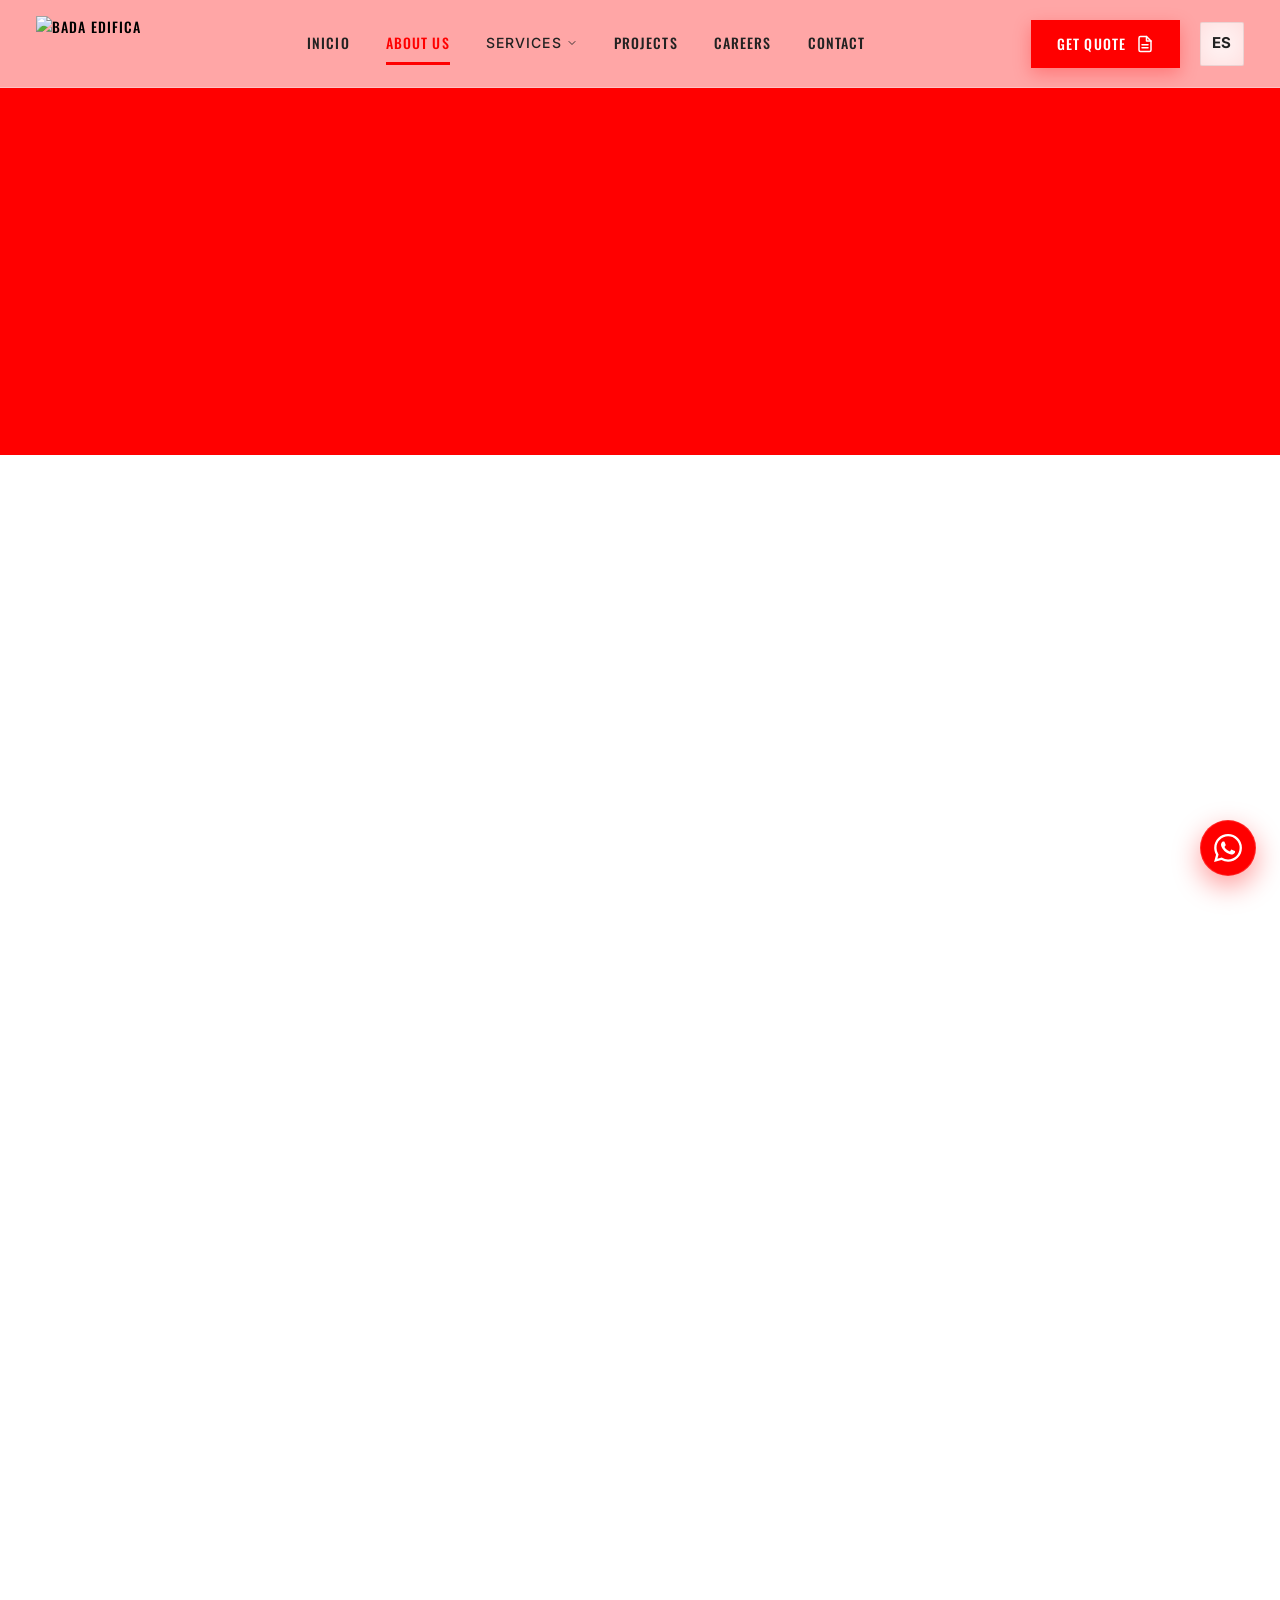
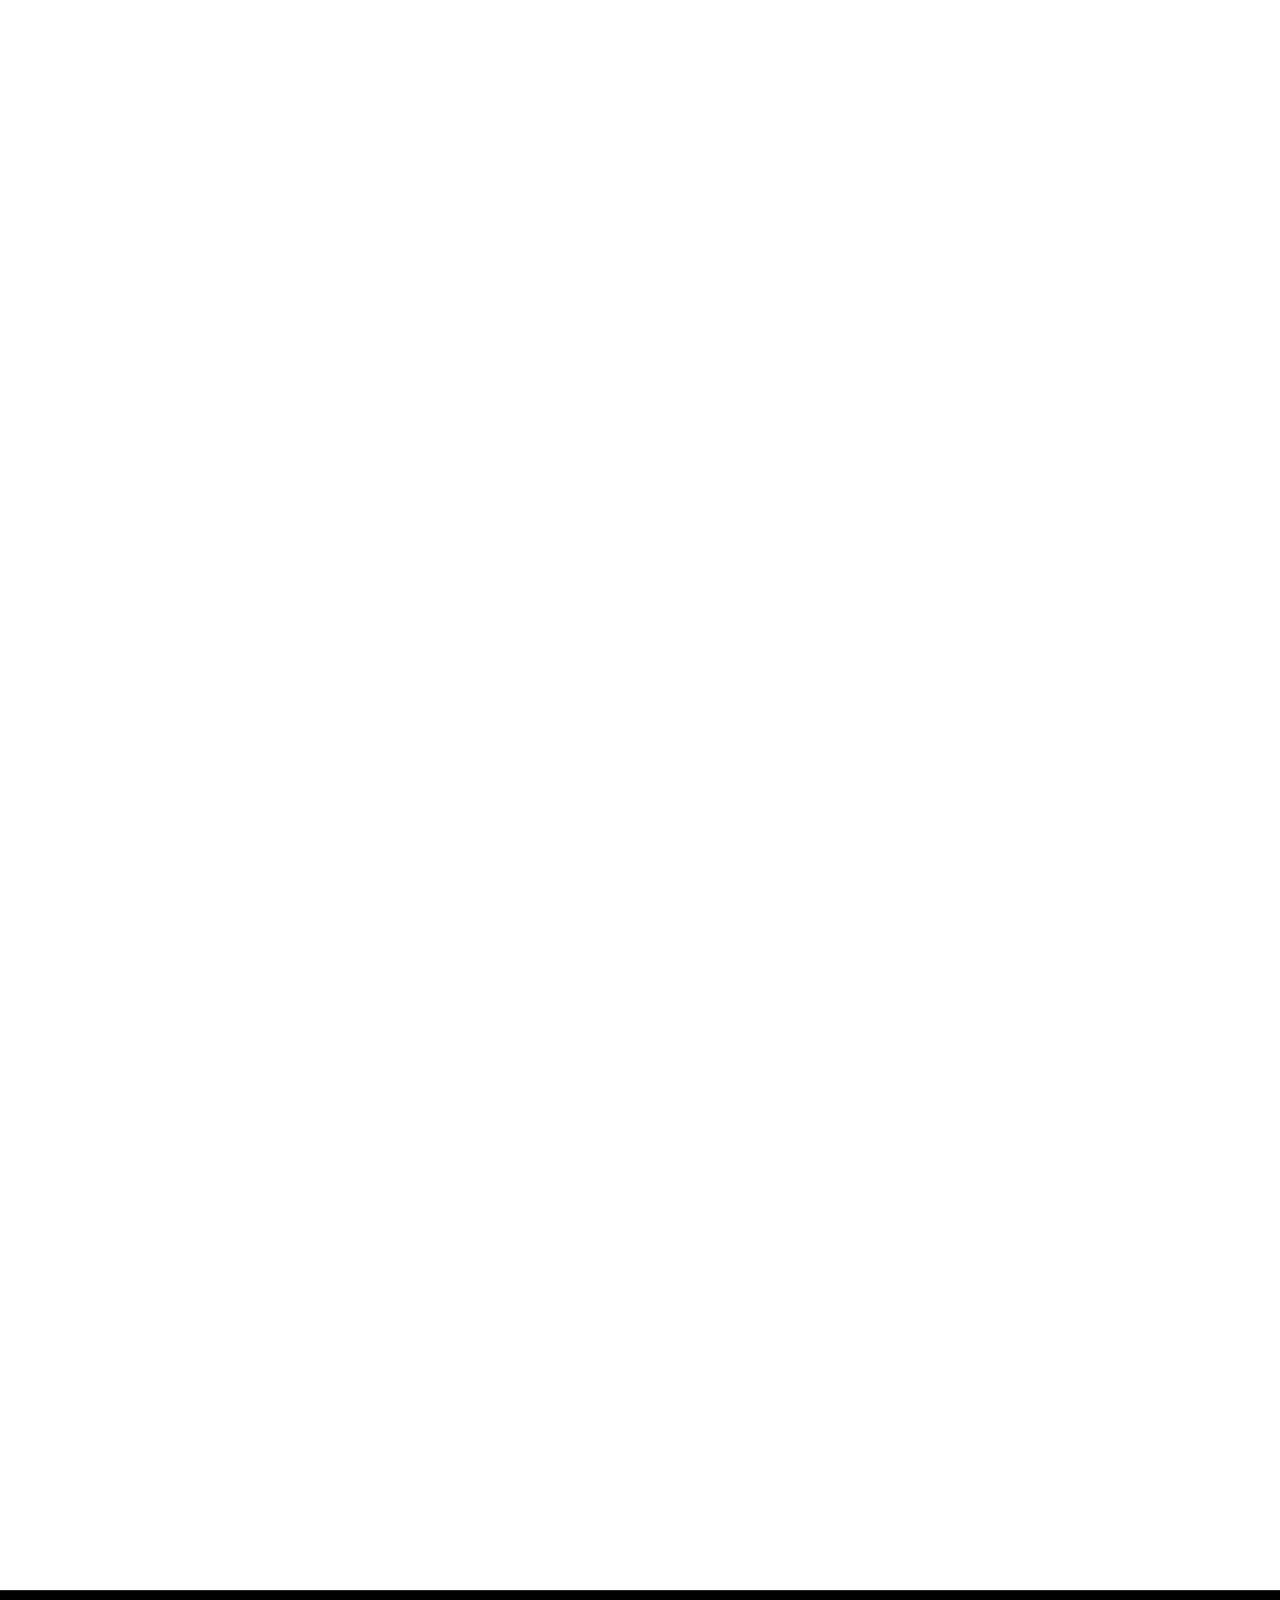
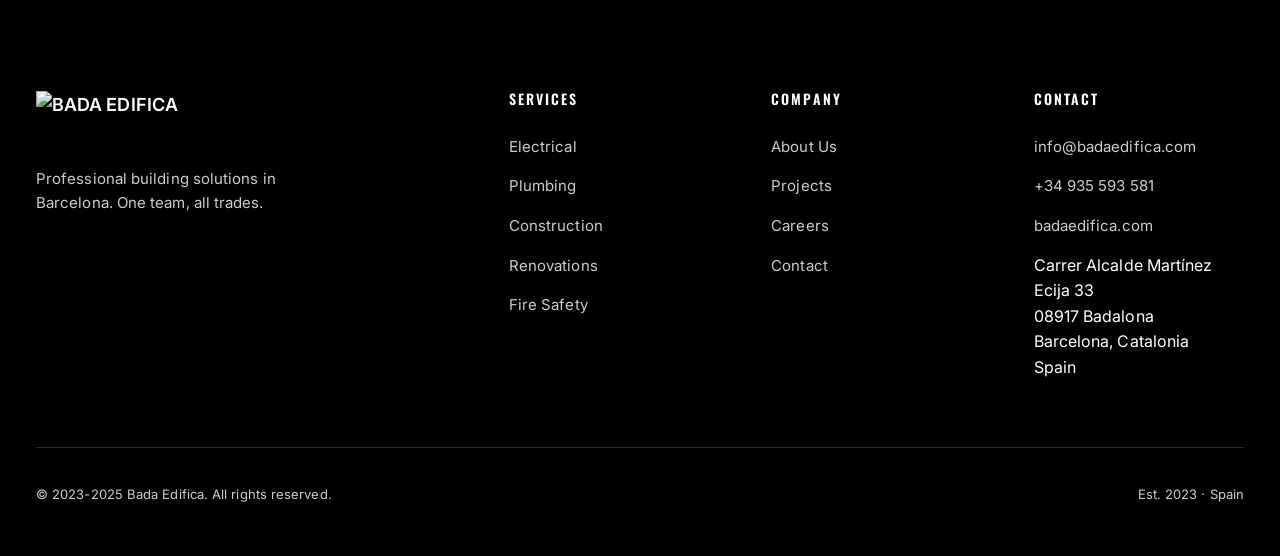
==== about.html @ 7764a4ee "Merge pull request #1 from ShoaibAhmedSoomro/refresh/ui-i18n-clean-urls Refresh UI, fix i18n, add cl" ====
<!DOCTYPE html>
<html lang="es">
<head>
    <meta charset="UTF-8">
    <meta name="viewport" content="width=device-width, initial-scale=1.0">
    <title>Bada Edifica | Sobre Nosotros</title>
    <meta name="description" content="Conoce Bada Edifica - nuestra historia, valores, misión y visión. Empresa de construcción en Barcelona desde 2023.">
    <link rel="stylesheet" href="css/styles.css">
    <link rel="preconnect" href="https://fonts.googleapis.com">
    <link rel="preconnect" href="https://fonts.gstatic.com" crossorigin>
    <link href="https://fonts.googleapis.com/css2?family=Oswald:wght@400;500;600;700&family=Inter:wght@400;500;600;700&display=swap" rel="stylesheet">
    <link rel="icon" type="image/png" href="public/logo/favicon.png">
    <link rel="apple-touch-icon" href="public/logo/favicon.png">
    <script src="js/translations.js"></script>
</head>
<body>
    <div id="progressBarTop" class="progress-bar-top"></div>
    <div id="cursorGlow" class="cursor-glow"></div>
    <!-- Navigation -->
    <nav class="nav" id="nav">
        <div class="nav-container">
            <a href="/" class="nav-logo">
                <img src="public/logo/logo-dark.png" alt="BADA EDIFICA" class="logo-img">
            </a>
            
            <ul class="nav-links" id="navLinks">
                <li><a href="/">Inicio</a></li>
                <li><a href="about" class="active" data-i18n="nav.about">Sobre Nosotros</a></li>
                <li class="has-mega">
                    <a href="services" class="mega-link">
                        <span data-i18n="nav.services">Servicios</span>
                        <svg width="12" height="12" viewBox="0 0 24 24" fill="none" stroke="currentColor" stroke-width="2">
                            <polyline points="6 9 12 15 18 9"/>
                        </svg>
                    </a>
                    <div class="mega-menu">
                        <div class="mega-inner">
                            <div class="mega-section">
                                <h4 data-i18n="mega.plumbing">Fontanería</h4>
                                <a href="services#plumbing">
                                    <span class="mega-title" data-i18n="mega.plumbing">Fontanería Instalaciones</span>
                                    <span class="mega-desc" data-i18n="mega.plumbingDesc">Suministro y saneamiento</span>
                                </a>
                                <a href="services#plumbing">
                                    <span class="mega-title" data-i18n="mega.plumbingRepair">Reparación de Tuberías</span>
                                    <span class="mega-desc" data-i18n="mega.plumbingRepairDesc">Detección y reparación rápida</span>
                                </a>
                            </div>
                            <div class="mega-section">
                                <h4 data-i18n="mega.electrical">Electricidad</h4>
                                <a href="services#electrical">
                                    <span class="mega-title" data-i18n="mega.electrical">Instalaciones Eléctricas</span>
                                    <span class="mega-desc" data-i18n="mega.electricalDesc">Sistemas según normativa</span>
                                </a>
                                <a href="services#electrical">
                                    <span class="mega-title" data-i18n="mega.electricalUpgrade">Cuadros Eléctricos</span>
                                    <span class="mega-desc" data-i18n="mega.electricalUpgradeDesc">Actualización de cuadros</span>
                                </a>
                            </div>
                            <div class="mega-section">
                                <h4 data-i18n="mega.construction">Construcción</h4>
                                <a href="services#construction">
                                    <span class="mega-title" data-i18n="mega.construction">Nueva Construcción</span>
                                    <span class="mega-desc" data-i18n="mega.constructionDesc">Obras nuevas, acondicionamientos</span>
                                </a>
                                <a href="services#renovation">
                                    <span class="mega-title" data-i18n="mega.renovation">Reformas</span>
                                    <span class="mega-desc" data-i18n="mega.renovationDesc">Remodelaciones y reformas</span>
                                </a>
                            </div>
                            <div class="mega-section">
                                <h4 data-i18n="mega.fire">Seguridad Contra Incendios</h4>
                                <a href="services#fire">
                                    <span class="mega-title" data-i18n="mega.fireDetection">Detección de Incendios</span>
                                    <span class="mega-desc" data-i18n="mega.fireDetectionDesc">Detectores de humo y calor</span>
                                </a>
                                <a href="services#fire">
                                    <span class="mega-title" data-i18n="mega.fireSuppression">Sistemas de Extinción</span>
                                    <span class="mega-desc" data-i18n="mega.fireSuppressionDesc">Rociadores y extinción</span>
                                </a>
                            </div>
                            <div class="mega-cta">
                                <h4 data-i18n="mega.needHelp">¿Necesita Ayuda?</h4>
                                <p data-i18n="mega.needHelpDesc">Contáctenos para una consulta gratuita</p>
<a href="contact" class="btn btn-primary" data-i18n="mega.getQuote"><svg width="16" height="16" viewBox="0 0 24 24" fill="none" stroke="currentColor" stroke-width="2.5" stroke-linecap="round" stroke-linejoin="round"><path d="M14 2H6a2 2 0 0 0-2 2v16a2 2 0 0 0 2 2h12a2 2 0 0 0 2-2V8z"/><polyline points="14 2 14 8 20 8"/><line x1="16" y1="13" x2="8" y2="13"/><line x1="16" y1="17" x2="8" y2="17"/></svg> Cotizar</a>
                            </div>
                        </div>
                    </div>
                </li>

                <li><a href="projects" data-i18n="nav.projects">Proyectos</a></li>
                <li><a href="career" data-i18n="nav.career">Carreras</a></li>
                <li><a href="contact" data-i18n="nav.contact">Contacto</a></li>
            </ul>
            
            <div class="nav-actions">
                <a href="contact" class="btn btn-primary nav-cta" data-i18n="nav.getQuote"><svg width="16" height="16" viewBox="0 0 24 24" fill="none" stroke="currentColor" stroke-width="2.5" stroke-linecap="round" stroke-linejoin="round"><path d="M14 2H6a2 2 0 0 0-2 2v16a2 2 0 0 0 2 2h12a2 2 0 0 0 2-2V8z"/><polyline points="14 2 14 8 20 8"/><line x1="16" y1="13" x2="8" y2="13"/><line x1="16" y1="17" x2="8" y2="17"/></svg> Cotizar</a>
                <button class="lang-toggle" id="langToggle" aria-label="Cambiar idioma">EN</button>
                <button class="menu-toggle" id="menuToggle" aria-label="Alternar menú">
                    <svg width="24" height="24" viewBox="0 0 24 24" fill="none" stroke="currentColor" stroke-width="2">
                        <line x1="3" y1="6" x2="21" y2="6"/>
                        <line x1="3" y1="12" x2="21" y2="12"/>
                        <line x1="3" y1="18" x2="21" y2="18"/>
                    </svg>
                </button>
            </div>
        </div>
        <div class="nav-backdrop" id="navBackdrop"></div>
    </nav>

    <!-- Page Header -->
    <header class="page-header">
        <div class="container">
            <span class="page-label fade-up" data-i18n="pageHeader.about.label">Sobre Nosotros</span>
            <h1 class="page-title fade-up stagger-1" data-i18n="pageHeader.about.title">Construido sobre<br>la Confianza</h1>
            <p class="page-desc fade-up stagger-2" data-i18n="pageHeader.about.desc">Conoce nuestra historia, valores y por qué somos diferentes.</p>
        </div>
    </header>

    <!-- Our Story Section -->
    <section class="section section-reveal" id="story" style="background:#fafafa">
        <div class="container">
            <div class="story-grid fade-up stagger-4">
                <div class="story-text fade-up">
                    <span class="section-label fade-up stagger-1" data-i18n="story.label">Nuestra Historia</span>
                    <h2 class="section-title fade-up stagger-2" data-i18n="story.title">Construido sobre<br>la Confianza,<br>Entregado con<br>Promesa</h2>
                    <blockquote class="story-quote fade-up stagger-3" data-i18n="story.quote">"Decidimos construir algo mejor: un equipo, cubriendo todos los oficios, trabajando juntos de principio a fin."</blockquote>
                    <p class="section-desc fade-up stagger-3" data-i18n="story.desc1">Bada Edifica nació porque vimos un problema común en la industria de la construcción: los clientes eran defraudados por mala comunicación, promesas rotas y demasiados contratistas diferentes que no trabajaban bien juntos.</p>
                    <p class="section-desc fade-up stagger-3" data-i18n="story.desc2">Comenzamos con proyectos residenciales y comerciales pequeños en Barcelona y rápidamente nos hicimos un nombre por cumplir nuestra palabra.</p>
                </div>
                <div class="story-timeline fade-up stagger-1">
                    <div class="timeline">
                        <div class="timeline-item">
                            <div class="timeline-dot"></div>
                            <span class="timeline-year" data-i18n="timeline.founded">2023</span>
                            <h4 class="timeline-title" data-i18n="timeline.foundedTitle">Fundada</h4>
                            <p class="timeline-desc" data-i18n="timeline.foundedDesc">Lanzamos en Barcelona con equipo central</p>
                        </div>
                        <div class="timeline-item">
                            <div class="timeline-dot"></div>
                            <span class="timeline-year" data-i18n="timeline.firstProjects">2023</span>
                            <h4 class="timeline-title" data-i18n="timeline.firstProjectsTitle">Primeros Proyectos</h4>
                            <p class="timeline-desc" data-i18n="timeline.firstProjectsDesc">Reformas hogares y eléctricas, 5 estrellas</p>
                        </div>
                        <div class="timeline-item">
                            <div class="timeline-dot"></div>
                            <span class="timeline-year" data-i18n="timeline.fireSafety">2024</span>
                            <h4 class="timeline-title" data-i18n="timeline.fireSafetyTitle">Seguridad Contra Incendios Añadida</h4>
                            <p class="timeline-desc" data-i18n="timeline.fireSafetyDesc">Certificados para seguridad de vida</p>
                        </div>
                        <div class="timeline-item">
                            <div class="timeline-dot"></div>
                            <span class="timeline-year" data-i18n="timeline.growing">2025</span>
                            <h4 class="timeline-title" data-i18n="timeline.growingTitle">Crecemos</h4>
                            <p class="timeline-desc" data-i18n="timeline.growingDesc">Proyectos más grandes en Cataluña</p>
                        </div>
                    </div>
                </div>
            </div>
        </div>
    </section>

    <!-- Values Section -->
    <section class="section section--soft pattern-dots section-reveal" id="values">
        <div class="container">
            <div class="section-header fade-up">
                <span class="section-label fade-up stagger-1" data-i18n="values.label">Nuestros Valores</span>
                <h2 class="section-title fade-up stagger-2" data-i18n="values.title">Qué Nos<br>Impulsa</h2>
            </div>
            
            <div class="values-grid fade-up stagger-4">
                <div class="value-card fade-up">
                    <span class="value-number">01</span>
                    <h3 class="value-title" data-i18n="values.v1title">Calidad sin<br>Compromisos</h3>
                    <p class="value-desc" data-i18n="values.v1desc">No tomamos atajos. Cada material y método se elige para cumplir con un alto estándar.</p>
                </div>
                <div class="value-card fade-up stagger-1">
                    <span class="value-number">02</span>
                    <h3 class="value-title" data-i18n="values.v2title">Transparencia</h3>
                    <p class="value-desc" data-i18n="values.v2desc">Cronogramas claros, precios honestos y comunicación abierta durante cada proyecto. Sin sorpresas ocultas.</p>
                </div>
                <div class="value-card fade-up stagger-2">
                    <span class="value-number">03</span>
                    <h3 class="value-title" data-i18n="values.v3title">Fiabilidad</h3>
                    <p class="value-desc" data-i18n="values.v3desc">Nos presentamos, terminamos a tiempo y respaldamos nuestro trabajo — en cada proyecto.</p>
                </div>
                <div class="value-card fade-up stagger-3">
                    <span class="value-number">04</span>
                    <h3 class="value-title" data-i18n="values.v4title">Conocimiento<br>Local</h3>
                    <p class="value-desc" data-i18n="values.v4desc">Tenemos nuestra sede en Barcelona y entendemos las normativas locales, códigos de construcción y condiciones.</p>
                </div>
                <div class="value-card fade-up stagger-4">
                    <span class="value-number">05</span>
                    <h3 class="value-title" data-i18n="values.v5title">Seguridad<br>Primero</h3>
                    <p class="value-desc" data-i18n="values.v5desc">Cada proyecto que gestionamos — grande o pequeño — prioriza la seguridad de trabajadores, residentes y público.</p>
                </div>
                <div class="value-card fade-up stagger-5">
                    <span class="value-number">06</span>
                    <h3 class="value-title" data-i18n="values.v6title">Siempre<br>Mejorando</h3>
                    <p class="value-desc" data-i18n="values.v6desc">Somos una empresa joven que sigue invirtiendo en nuestro equipo, nuestra formación y nuestras habilidades.</p>
                </div>
            </div>
        </div>
    </section>

    <!-- Mission Vision -->
    <section class="section section-reveal" id="mission" style="background:#fafafa">
        <div class="container">
            <div class="mission-vision-grid fade-up stagger-4">
                <div class="mv-card mv-card--light fade-up">
                    <span class="mv-label fade-up stagger-1" data-i18n="mission.missionLabel">Misión</span>
                    <h3 class="mv-title fade-up stagger-2" data-i18n="mission.missionTitle">Entregar servicios de construcción en los que la gente pueda confiar genuinamente</h3>
                    <p class="mv-desc fade-up stagger-3" data-i18n="mission.missionDesc">Terminados a tiempo, dentro del presupuesto y construido para durar. Creemos que el trabajo de calidad y las relaciones honestas no son extras — son lo básico.</p>
                </div>
                <div class="mv-card mv-card--dark fade-up stagger-1">
                    <span class="mv-label fade-up stagger-1" data-i18n="mission.visionLabel">Visión</span>
                    <h3 class="mv-title fade-up stagger-2" data-i18n="mission.visionTitle">Convertirnos en la empresa de construcción más confiable de Cataluña</h3>
                    <p class="mv-desc fade-up stagger-3" data-i18n="mission.visionDesc">El primer nombre que propietarios, empresas y promotores piensan cuando necesitan trabajos realizados correctamente.</p>
                </div>
            </div>
        </div>
    </section>

    <!-- CTA Section -->
    <section class="cta pattern-grid section-reveal">
        <div class="container">
            <h2 class="cta-title fade-up" data-i18n="cta.title">¿Listo para Comenzar tu Proyecto?</h2>
            <p class="cta-desc fade-up stagger-1" data-i18n="cta.desc">Ofrecemos una consulta gratuita y un presupuesto sin compromiso.</p>
            <div class="cta-buttons fade-up stagger-2">
                <a href="contact" class="btn btn-outline-light" data-i18n="cta.contact"><svg width="16" height="16" viewBox="0 0 24 24" fill="none" stroke="currentColor" stroke-width="2.5" stroke-linecap="round" stroke-linejoin="round"><path d="M4 4h16c1.1 0 2 .9 2 2v12c0 1.1-.9 2-2 2H4c-1.1 0-2-.9-2-2V6c0-1.1.9-2 2-2z"/><polyline points="22 6 12 13 2 6"/></svg> Contáctanos</a>
                <a href="tel:+34935593581" class="btn btn-primary" data-i18n="cta.call"><svg width="16" height="16" viewBox="0 0 24 24" fill="none" stroke="currentColor" stroke-width="2.5" stroke-linecap="round" stroke-linejoin="round"><path d="M22 16.92v3a2 2 0 0 1-2.18 2 19.79 19.79 0 0 1-8.63-3.07 19.5 19.5 0 0 1-6-6 19.79 19.79 0 0 1-3.07-8.67A2 2 0 0 1 4.11 2h3a2 2 0 0 1 2 1.72 12.84 12.84 0 0 0 .7 2.81 2 2 0 0 1-.45 2.11L8.09 9.91a16 16 0 0 0 6 6l1.27-1.27a2 2 0 0 1 2.11-.45 12.84 12.84 0 0 0 2.81.7A2 2 0 0 1 22 16.92z"/></svg> Llámanos Ahora</a>
            </div>
        </div>
    </section>

    <!-- Footer -->
    <footer class="footer">
        <div class="container">
            <div class="footer-grid">
                <div class="footer-brand">
                    <a href="/" class="footer-logo">
                        <img src="public/logo/logo-white.png" alt="BADA EDIFICA" class="footer-logo-img">
                    </a>
                    <p class="footer-desc" data-i18n="footer.desc">Soluciones profesionales de construcción en Barcelona. Un equipo, todos los oficios.</p>
                </div>
                
                <div class="footer-col">
                    <h4 class="footer-title" data-i18n="footer.services">Servicios</h4>
                    <ul class="footer-links">
                        <li><a href="services" data-i18n="footer.electrical">Electricidad</a></li>
                        <li><a href="services" data-i18n="footer.plumbing">Fontanería</a></li>
                        <li><a href="services" data-i18n="footer.construction">Construcción</a></li>
                        <li><a href="services" data-i18n="footer.renovation">Reformas</a></li>
                        <li><a href="services" data-i18n="footer.fire">Seguridad Contra Incendios</a></li>
                    </ul>
                </div>
                
                <div class="footer-col">
                    <h4 class="footer-title" data-i18n="footer.company">Empresa</h4>
                    <ul class="footer-links">
                        <li><a href="about" data-i18n="footer.about">Sobre Nosotros</a></li>
                        <li><a href="projects" data-i18n="footer.projects">Proyectos</a></li>
                        <li><a href="career" data-i18n="nav.career">Carreras</a></li>
                        <li><a href="contact" data-i18n="footer.contact">Contacto</a></li>
                    </ul>
                </div>
                
                <div class="footer-col">
                    <h4 class="footer-title" data-i18n="footer.contactTitle">Contacto</h4>
                    <ul class="footer-links">
                        <li><a href="mailto:info@badaedifica.com" data-i18n="footer.email">info@badaedifica.com</a></li>
                        <li><a href="tel:+34935593581" data-i18n="footer.phone">+34 935 593 581</a></li>
                        <li><a href="https://badaedifica.com" data-i18n="footer.website">badaedifica.com</a></li>
                        <li data-i18n="footer.location">Carrer Alcalde Martínez Ecija 33<br>08917 Badalona<br>Barcelona, Catalonia<br>Spain</li>
                    </ul>
                </div>
            </div>
            
            <div class="footer-bottom">
                <span data-i18n="footer.copyright">© 2023-2025 Bada Edifica. Todos los derechos reservados.</span>
                <span data-i18n="footer.est">Fundada en 2023 · España</span>
            </div>
        </div>
    </footer>

    <a href="https://wa.me/34677076166" target="_blank" rel="noopener" class="whatsapp-float" aria-label="WhatsApp">
        <svg viewBox="0 0 24 24" fill="white">
            <path d="M17.472 14.382c-.297-.149-1.758-.867-2.03-.967-.273-.099-.471-.148-.67.15-.197.297-.767.966-.94 1.164-.173.199-.347.223-.644.075-.297-.15-1.255-.463-2.39-1.475-.883-.788-1.48-1.761-1.653-2.059-.173-.297-.018-.458.13-.606.134-.133.298-.347.446-.52.149-.174.198-.298.298-.497.099-.198.05-.371-.025-.52-.075-.149-.669-1.612-.916-2.207-.242-.579-.487-.5-.669-.51-.173-.008-.371-.01-.57-.01-.198 0-.52.074-.792.372-.272.297-1.04 1.016-1.04 2.479 0 1.462 1.065 2.875 1.213 3.074.149.198 2.096 3.2 5.077 4.487.709.306 1.262.489 1.694.625.712.227 1.36.195 1.871.118.571-.085 1.758-.719 2.006-1.413.248-.694.248-1.289.173-1.413-.074-.124-.272-.198-.57-.347m-5.421 7.403h-.004a9.87 9.87 0 01-5.031-1.378l-.361-.214-3.741.982.998-3.648-.235-.374a9.86 9.86 0 01-1.51-5.26c.001-5.45 4.436-9.884 9.888-9.884 2.64 0 5.122 1.03 6.988 2.898a9.825 9.825 0 012.893 6.994c-.003 5.45-4.437 9.884-9.885 9.884m8.413-18.297A11.815 11.815 0 0012.05 0C5.495 0 .16 5.335.157 11.892c0 2.096.547 4.142 1.588 5.945L.057 24l6.305-1.654a11.882 11.882 0 005.683 1.448h.005c6.554 0 11.89-5.335 11.893-11.893a11.821 11.821 0 00-3.48-8.413z"/>
        </svg>
    </a>

    <script src="js/main.js"></script>
</body>
</html>
---- css/styles.css ----
:root {
    /* Brand Accent - Bada Edifica Red */
    --color-primary: #ff0000;
    --color-primary-deep: #cc0000;
    --color-on-primary: #ffffff;
    
    /* Surface Colors */
    --color-canvas: #ffffff;
    --color-surface-soft: #f7f7f7;
    --color-surface-dark: #000000;
    --color-surface-deep: #111111;
    
    /* Dividers */
    --color-hairline: #f2f2f2;
    --color-hairline-strong: #000000;
    --color-divider-dark: rgba(255,255,255,0.16);
    
    /* Text Colors */
    --color-ink: #000000;
    --color-body: #222222;
    --color-charcoal: #222222;
    --color-mute: #555555;
    --color-ash: #777777;
    --color-stone: #c4c4c4;
    --color-on-dark: #ffffff;
    --color-on-dark-mute: rgba(255,255,255,0.8);
    
    /* Semantic */
    --color-error: #be6464;
    --color-warning: #f0ad4e;
    --color-success: #8dc572;
    --color-info: #337ab7;
    --color-link: #0000ee;
    
    /* Typography Scale */
    --font-display-xl: 64px;
    --font-display-lg: 48px;
    --font-display-md: 36px;
    --font-heading-lg: 28px;
    --font-heading-md: 22px;
    --font-heading-sm: 18px;
    --font-subtitle: 20px;
    --font-body-lg: 18px;
    --font-body-md: 16px;
    --font-body-sm: 15px;
    --font-button-lg: 16px;
    --font-button-md: 15px;
    --font-button-sm: 14px;
    --font-caption: 13px;
    --font-overline: 12px;
    
    /* Spacing */
    --space-xxs: 5px;
    --space-xs: 10px;
    --space-sm: 14px;
    --space-md: 20px;
    --space-lg: 28px;
    --space-xl: 36px;
    --space-xxl: 52px;
    --space-xxxl: 70px;
    --space-section: 100px;
    
    /* Border Radius */
    --rounded-none: 0px;
    --rounded-xs: 2px;
    --rounded-sm: 3px;
    --rounded-md: 4px;
    --rounded-pill: 46px;
    --rounded-full: 9999px;
    
    /* Font Family */
    --font-primary: 'Inter', -apple-system, BlinkMacSystemFont, 'Segoe UI', Roboto, sans-serif;
    --font-display: 'Oswald', 'Inter', sans-serif;
    --font-mono: ui-monospace, 'SF Mono', Menlo, Consolas, monospace;
    
    /* Container */
    --container-max: 1440px;
}

*, *::before, *::after {
    box-sizing: border-box;
    margin: 0;
    padding: 0;
}

html {
    scroll-behavior: smooth;
}

body {
    font-family: var(--font-primary);
    font-size: var(--font-body-md);
    font-weight: 400;
    line-height: 1.5;
    color: var(--color-ink);
    background-color: var(--color-canvas);
    -webkit-font-smoothing: antialiased;
    -moz-osx-font-smoothing: grayscale;
    overflow-x: hidden;
}

a {
    color: inherit;
    text-decoration: none;
}

ul, ol {
    list-style: none;
}

img {
    max-width: 100%;
    height: auto;
    display: block;
}

button {
    font-family: inherit;
    cursor: pointer;
    border: none;
    background: none;
}

::selection {
    background-color: var(--color-primary);
    color: var(--color-on-primary);
}

:focus-visible {
    outline: 2px solid var(--color-primary);
    outline-offset: 2px;
}

::-webkit-scrollbar {
    width: 8px;
}

::-webkit-scrollbar-track {
    background: var(--color-surface-soft);
}

::-webkit-scrollbar-thumb {
    background: var(--color-stone);
    border-radius: var(--rounded-full);
}

::-webkit-scrollbar-thumb:hover {
    background: var(--color-ash);
}

/* ============================================
   LAYOUT
============================================ */
.container {
    max-width: var(--container-max);
    margin: 0 auto;
    padding: 0 var(--space-xl);
}

.section {
    padding: var(--space-section) 0;
    position: relative;
    overflow: hidden;
}

.section--dark {
    background-color: var(--color-surface-dark);
    color: var(--color-on-dark);
}

.section--dark .section-desc {
    color: var(--color-on-dark-mute);
}

.section--soft {
    background-color: var(--color-surface-soft);
}

/* Section Patterns */
.section::before {
    content: '';
    position: absolute;
    top: 0;
    left: 0;
    right: 0;
    bottom: 0;
    opacity: 0.03;
    pointer-events: none;
    z-index: 0;
}

.section--dark::before {
    opacity: 0.05;
}

.section > .container {
    position: relative;
    z-index: 1;
}

/* Dot Pattern */
.pattern-dots::before {
    background-image: radial-gradient(circle, var(--color-primary) 1px, transparent 1px);
    background-size: 30px 30px;
}

/* Grid Pattern */
.pattern-grid::before {
    background-image: 
        linear-gradient(to right, rgba(255, 0, 0, 0.1) 1px, transparent 1px),
        linear-gradient(to bottom, rgba(255, 0, 0, 0.1) 1px, transparent 1px);
    background-size: 40px 40px;
}

/* Diagonal Pattern */
.pattern-diagonal::before {
    background-image: repeating-linear-gradient(
        45deg,
        transparent,
        transparent 10px,
        rgba(255, 0, 0, 0.05) 10px,
        rgba(255, 0, 0, 0.05) 20px
    );
}

/* Favicon Pattern */
.pattern-favicon::before {
    background-image: url('../public/logo/favicon.png');
    background-size: 60px 60px;
    background-repeat: repeat;
    opacity: 0.04;
}

.pattern-favicon-dark::before {
    background-image: url('../public/logo/favicon.png');
    background-size: 60px 60px;
    background-repeat: repeat;
    opacity: 0.08;
}

/* Section with pattern */
.section-pattern-light {
    background-color: var(--color-canvas);
}

.section-pattern-light::before {
    background-image: radial-gradient(circle, var(--color-hairline) 1px, transparent 1px);
    background-size: 25px 25px;
    opacity: 0.5;
}

.section-pattern-dark {
    background-color: var(--color-surface-dark);
    color: var(--color-on-dark);
}

.section-pattern-dark::before {
    background-image: radial-gradient(circle, rgba(255,255,255,0.1) 1px, transparent 1px);
    background-size: 25px 25px;
    opacity: 1;
}

.section-title {
    font-family: var(--font-display);
    font-size: clamp(36px, 5vw, var(--font-display-lg));
    font-weight: 700;
    line-height: 1;
    margin-bottom: var(--space-lg);
}

.section-label {
    display: inline-block;
    font-family: var(--font-display);
    font-size: var(--font-overline);
    text-transform: uppercase;
    letter-spacing: 0.2em;
    color: var(--color-primary);
    margin-bottom: var(--space-md);
    font-weight: 700;
}

.section-desc {
    font-size: var(--font-body-lg);
    color: var(--color-mute);
    max-width: 600px;
    line-height: 1.6;
}

.section-header {
    text-align: center;
    margin-bottom: var(--space-xxl);
}

.section-header .section-desc {
    margin: 0 auto;
}

.section-cta {
    text-align: center;
    margin-top: var(--space-xl);
}

/* ============================================
   TYPOGRAPHY
============================================ */
.display-xl {
    font-family: var(--font-display);
    font-size: var(--font-display-xl);
    font-weight: 700;
    line-height: 0.95;
    letter-spacing: 0;
}

.display-lg {
    font-family: var(--font-display);
    font-size: var(--font-display-lg);
    font-weight: 700;
    line-height: 0.95;
    letter-spacing: 0;
}

.display-md {
    font-family: var(--font-display);
    font-size: var(--font-display-md);
    font-weight: 700;
    line-height: 0.95;
    letter-spacing: 0;
}

.heading-lg {
    font-family: var(--font-display);
    font-size: var(--font-heading-lg);
    font-weight: 700;
    line-height: 0.95;
}

.heading-md {
    font-family: var(--font-display);
    font-size: var(--font-heading-md);
    font-weight: 700;
    line-height: 0.95;
}

.heading-sm {
    font-family: var(--font-display);
    font-size: var(--font-heading-sm);
    font-weight: 700;
    line-height: 1;
}

.subtitle {
    font-family: var(--font-primary);
    font-size: var(--font-subtitle);
    font-weight: 600;
    line-height: 1.3;
}

.body-lg {
    font-size: var(--font-body-lg);
    font-weight: 400;
    line-height: 1.5;
}

.body-md {
    font-size: var(--font-body-md);
    font-weight: 400;
    line-height: 1.4;
}

.body-sm {
    font-size: var(--font-body-sm);
    font-weight: 400;
    line-height: 1.57;
}

.caption {
    font-size: var(--font-caption);
    font-weight: 400;
    line-height: 1.4;
}

.overline {
    font-size: var(--font-overline);
    font-weight: 700;
    line-height: 1.45;
    text-transform: uppercase;
    letter-spacing: 0.08em;
}

/* ============================================
   BUTTONS
============================================ */
.btn {
    display: inline-flex;
    align-items: center;
    justify-content: center;
    gap: var(--space-xs);
    font-size: var(--font-button-md);
    font-weight: 700;
    line-height: 1;
    letter-spacing: 0.5px;
    padding: 16px 28px;
    border-radius: var(--rounded-xs);
    transition: all 0.25s ease;
    white-space: nowrap;
    position: relative;
    overflow: hidden;
}

.btn::after {
    content: '';
    position: absolute;
    inset: 0;
    background: currentColor;
    opacity: 0;
    transition: opacity 0.25s ease;
}

.btn:hover {
    transform: translateY(-3px);
}

.btn:active {
    transform: translateY(-1px);
}

.btn svg {
    width: 16px;
    height: 16px;
    flex-shrink: 0;
    order: 1;
    transition: transform 0.25s ease;
}

.btn:hover svg {
    transform: scale(1.2);
}

.btn-primary:hover svg,
.btn-secondary-dark:hover svg {
    transform: scale(1.25);
}

.btn-primary {
    background-color: var(--color-primary);
    color: var(--color-on-primary);
}

.btn-primary:hover {
    background-color: var(--color-primary-deep);
    box-shadow: 0 8px 28px rgba(255, 0, 0, 0.4);
}

.btn-secondary-dark {
    background-color: var(--color-surface-dark);
    color: var(--color-on-dark);
}

.btn-secondary-dark:hover {
    background-color: var(--color-surface-deep);
}

.btn-outline-dark {
    background-color: var(--color-canvas);
    color: var(--color-ink);
    border: 2px solid var(--color-hairline-strong);
}

.btn-outline-dark:hover {
    border-color: var(--color-ink);
    background-color: var(--color-surface-soft);
}

.btn-outline-light {
    background-color: transparent;
    color: var(--color-on-dark);
    border: 2px solid var(--color-on-dark);
}

.btn-outline-light:hover {
    background-color: rgba(255,255,255,0.1);
    box-shadow: 0 4px 20px rgba(255,255,255,0.15);
}

.btn-pill {
    height: 36px;
    padding: 0 var(--space-md);
    border-radius: var(--rounded-pill);
    background-color: var(--color-canvas);
    color: var(--color-ink);
    border: 1px solid var(--color-hairline-strong);
    font-size: var(--font-button-sm);
    font-weight: 600;
    letter-spacing: 0.13px;
}

.btn-pill:hover {
    background-color: var(--color-surface-soft);
}

.btn-icon-square {
    width: 40px;
    height: 40px;
    display: flex;
    align-items: center;
    justify-content: center;
    border-radius: var(--rounded-xs);
    background-color: var(--color-canvas);
    border: 1px solid var(--color-hairline-strong);
}

/* ============================================
   NAVIGATION
============================================ */
.nav {
    position: fixed;
    top: 0;
    left: 0;
    right: 0;
    height: 88px;
    background-color: rgba(255, 255, 255, 0.98);
    backdrop-filter: blur(20px);
    border-bottom: 1px solid var(--color-hairline);
    z-index: 1000;
    transition: all 0.3s ease;
}

.nav.scrolled {
    height: 72px;
    border-color: var(--color-hairline);
    box-shadow: 0 4px 30px rgba(0, 0, 0, 0.1);
}

.nav-container {
    max-width: var(--container-max);
    margin: 0 auto;
    padding: 0 var(--space-xl);
    height: 100%;
    display: flex;
    align-items: center;
    justify-content: space-between;
}

.nav-logo {
    display: flex;
    align-items: center;
    gap: var(--space-sm);
    font-size: var(--font-body-md);
    font-weight: 600;
    color: var(--color-ink);
    transition: transform 0.3s ease;
}

.nav-logo:hover {
    transform: scale(1.02);
}

.logo-img {
    height: 56px;
    width: auto;
}

.nav-logo svg {
    width: 36px;
    height: 36px;
    transition: transform 0.3s ease;
}

.nav-logo:hover svg {
    transform: rotate(-5deg) scale(1.05);
}

.nav-links {
    display: flex;
    align-items: center;
    gap: var(--space-xl);
    height: 100%;
}

.nav-links li {
    position: relative;
    height: 100%;
    display: flex;
    align-items: center;
}

.nav-links a {
    font-size: var(--font-button-md);
    font-weight: 600;
    color: var(--color-charcoal);
    padding: var(--space-xs) 0;
    position: relative;
    transition: color 0.2s ease;
}

.nav-links a::after {
    content: '';
    position: absolute;
    bottom: 0;
    left: 0;
    width: 0;
    height: 3px;
    background-color: var(--color-primary);
    transition: width 0.3s ease;
}

.nav-links a:hover {
    color: var(--color-ink);
}

.nav-links a:hover::after {
    width: 100%;
}

.nav-links a.active {
    color: var(--color-primary);
}

.nav-links a.active::after {
    width: 100%;
}

.nav-cta {
    padding: 12px 22px;
    font-size: var(--font-button-sm);
    font-weight: 700;
}

.nav-actions {
    display: flex;
    align-items: center;
    gap: var(--space-md);
}

.lang-toggle {
    width: 44px;
    height: 44px;
    display: flex;
    align-items: center;
    justify-content: center;
    font-family: var(--font-primary);
    font-size: var(--font-button-md);
    font-weight: 700;
    color: var(--color-charcoal);
    border: 1.5px solid var(--color-hairline);
    border-radius: var(--rounded-xs);
    background: var(--color-canvas);
    transition: all 0.25s ease;
    cursor: pointer;
}

.lang-toggle:hover {
    border-color: var(--color-primary);
    color: var(--color-primary);
    background-color: rgba(255, 0, 0, 0.04);
}

.lang-toggle:active {
    transform: scale(0.95);
}

/* Mega Menu */
.has-mega {
    position: static;
}

.mega-link {
    display: flex;
    align-items: center;
    gap: 4px;
    cursor: pointer;
}

.mega-link svg {
    transition: transform 0.3s ease;
}

.has-mega:hover .mega-link svg {
    transform: rotate(180deg);
}

.mega-menu {
    position: fixed;
    top: 72px;
    left: 0;
    right: 0;
    background-color: var(--color-canvas);
    border-bottom: 4px solid var(--color-primary);
    padding: var(--space-xl) 0;
    opacity: 0;
    visibility: hidden;
    transform: translateY(-10px);
    transition: all 0.3s ease;
    z-index: 99;
    box-shadow: 0 10px 40px rgba(0, 0, 0, 0.1);
}

.has-mega:hover .mega-menu {
    opacity: 1;
    visibility: visible;
    transform: translateY(0);
}

.mega-inner {
    max-width: var(--container-max);
    margin: 0 auto;
    padding: 0 var(--space-xl);
    display: grid;
    grid-template-columns: repeat(5, 1fr);
    gap: var(--space-xl);
}

.mega-section {
    padding-right: var(--space-lg);
}

.mega-section h4 {
    font-size: var(--font-body-md);
    font-weight: 700;
    text-transform: uppercase;
    letter-spacing: 0.1em;
    color: var(--color-primary);
    margin-bottom: var(--space-md);
    padding-bottom: var(--space-sm);
    border-bottom: 2px solid var(--color-hairline);
}

.mega-section a {
    display: block;
    padding: var(--space-sm) 0;
    border-bottom: 1px solid var(--color-hairline);
    margin-bottom: var(--space-xs);
}

.mega-section a:last-child {
    border-bottom: none;
    margin-bottom: 0;
}

.mega-title {
    display: block;
    font-size: var(--font-body-md);
    font-weight: 700;
    color: var(--color-ink);
    transition: color 0.2s ease;
}

.mega-title:hover {
    color: var(--color-primary);
}

.mega-desc {
    display: block;
    font-size: var(--font-body-sm);
    font-weight: 400;
    color: var(--color-ash);
    margin-top: 2px;
}

.mega-cta {
    background-color: var(--color-surface-soft);
    padding: var(--space-lg);
    border-radius: var(--rounded-xs);
    text-align: center;
}

.mega-cta h4 {
    font-size: var(--font-body-md);
    font-weight: 700;
    color: var(--color-ink);
    border-bottom: none;
    padding-bottom: 0;
    margin-bottom: var(--space-sm);
}

.mega-cta p {
    font-size: var(--font-body-sm);
    color: var(--color-mute);
    margin-bottom: var(--space-md);
}

.mega-cta .btn {
    width: 100%;
}

.menu-toggle {
    display: none;
    width: 40px;
    height: 40px;
    align-items: center;
    justify-content: center;
    cursor: pointer;
}

.menu-toggle svg {
    width: 24px;
    height: 24px;
}

/* Mobile Nav */
@media (max-width: 1023px) {
    .nav {
        height: 60px;
    }
    
    .nav.scrolled {
        height: 56px;
    }
    
    .logo-img {
        height: 44px;
    }
    
    .menu-toggle {
        display: flex;
    }
    
    .nav-cta {
        display: none;
    }
    
    .nav-backdrop {
        position: fixed;
        top: 60px;
        left: 0;
        right: 0;
        bottom: 0;
        background: rgba(0,0,0,0.5);
        z-index: 998;
        opacity: 0;
        visibility: hidden;
        transition: all 0.3s ease;
    }
    
    .nav-backdrop.active {
        opacity: 1;
        visibility: visible;
    }
    
    .nav-links {
        position: fixed;
        top: 60px;
        left: 0;
        right: 0;
        bottom: 0;
        flex-direction: column;
        align-items: flex-start;
        gap: 0;
        padding: var(--space-lg);
        background-color: var(--color-canvas);
        transform: translateX(-100%);
        transition: transform 0.3s ease;
        overflow-y: auto;
        z-index: 999;
    }
    
    .nav-links.active {
        transform: translateX(0);
    }
    
    .nav-links li {
        width: 100%;
        border-bottom: 1px solid var(--color-hairline);
    }
    
    .nav-links a {
        display: block;
        padding: var(--space-md) 0;
        font-size: var(--font-heading-md);
    }
    
    /* Mobile Mega Menu */
    .has-mega {
        position: relative;
    }
    
    .mega-link::after {
        content: '';
        position: absolute;
        right: 0;
        top: 50%;
        transform: translateY(-50%);
        width: 0;
        height: 0;
        border-left: 5px solid transparent;
        border-right: 5px solid transparent;
        border-top: 5px solid currentColor;
    }
    
    .mega-menu {
        position: static;
        opacity: 1;
        visibility: visible;
        transform: none;
        display: none;
        background-color: var(--color-surface-soft);
        border: none;
        border-radius: 0;
        box-shadow: none;
        padding: 0;
    }
    
    .has-mega:hover .mega-menu,
    .has-mega.active .mega-menu {
        display: block;
    }
    
    .mega-inner {
        display: block;
        padding: 0;
    }
    
    .mega-section {
        padding: var(--space-md);
        border-bottom: 1px solid var(--color-hairline);
    }
    
    .mega-section h4 {
        margin-bottom: var(--space-sm);
    }
    
    .mega-section a {
        display: block;
        padding: var(--space-xs) 0;
    }
    
    .mega-cta {
        display: none;
    }
}

/* ============================================
   HERO SLIDER SECTION
============================================ */
.hero-slider {
    position: relative;
    min-height: 100vh;
    overflow: hidden;
}

.slides-wrapper {
    position: relative;
    width: 100%;
    height: 100vh;
}

.slide {
    position: absolute;
    top: 0;
    left: 0;
    width: 100%;
    height: 100%;
    opacity: 0;
    visibility: hidden;
    transition: all 0.6s ease;
}

.slide.active {
    opacity: 1;
    visibility: visible;
}

.slide-bg {
    position: absolute;
    top: 0;
    left: 0;
    width: 100%;
    height: 100%;
    background-size: cover;
    background-position: center;
    background-repeat: no-repeat;
}

.slide-overlay {
    position: absolute;
    top: 0;
    left: 0;
    width: 100%;
    height: 100%;
    background: rgba(0, 0, 0, 0.65);
    z-index: 1;
}

.slide-content {
    position: relative;
    z-index: 2;
    max-width: var(--container-max);
    margin: 0 auto;
    padding: 140px var(--space-xl) var(--space-section);
    height: 100%;
    display: flex;
    flex-direction: column;
    justify-content: center;
}

.slide-label {
    display: inline-block;
    font-size: var(--font-overline);
    text-transform: uppercase;
    letter-spacing: 0.15em;
    color: var(--color-primary);
    margin-bottom: var(--space-lg);
    transform: translateY(20px);
    opacity: 0;
}

.slide.active .slide-label {
    transform: translateY(0);
    opacity: 1;
    transition: all 0.6s ease 0.2s;
}

.slide-title {
    font-size: clamp(40px, 8vw, 72px);
    font-weight: 700;
    line-height: 0.95;
    color: var(--color-on-dark);
    margin-bottom: var(--space-lg);
    transform: translateY(30px);
    opacity: 0;
}

.slide.active .slide-title {
    transform: translateY(0);
    opacity: 1;
    transition: all 0.6s ease 0.3s;
}

.slide-desc {
    font-size: var(--font-subtitle);
    color: var(--color-on-dark-mute);
    max-width: 500px;
    margin-bottom: var(--space-xl);
    transform: translateY(20px);
    opacity: 0;
}

.slide.active .slide-desc {
    transform: translateY(0);
    opacity: 1;
    transition: all 0.6s ease 0.4s;
}

.slide-buttons {
    display: flex;
    gap: var(--space-md);
    flex-wrap: wrap;
    transform: translateY(20px);
    opacity: 0;
}

.slide.active .slide-buttons {
    transform: translateY(0);
    opacity: 1;
    transition: all 0.6s ease 0.5s;
}

/* Slider Controls */
.slider-controls {
    position: absolute;
    bottom: 100px;
    left: 50%;
    transform: translateX(-50%);
    z-index: 10;
    display: flex;
    align-items: center;
    gap: var(--space-lg);
}

.slider-arrow {
    width: 52px;
    height: 52px;
    display: flex;
    align-items: center;
    justify-content: center;
    background-color: rgba(255, 255, 255, 0.12);
    border: 1.5px solid rgba(255, 255, 255, 0.25);
    border-radius: var(--rounded-xs);
    color: var(--color-on-dark);
    cursor: pointer;
    transition: all 0.3s ease;
}

.slider-arrow:hover {
    background-color: rgba(255, 255, 255, 0.2);
    border-color: var(--color-primary);
    transform: scale(1.05);
}

.slider-arrow svg {
    width: 26px;
    height: 26px;
    transition: transform 0.3s ease;
}

.slider-arrow.prev:hover svg {
    transform: translateX(-3px);
}

.slider-arrow.next:hover svg {
    transform: translateX(3px);
}

.slider-dots {
    display: flex;
    gap: var(--space-sm);
}

.dot {
    width: 14px;
    height: 14px;
    padding: 0;
    background-color: transparent;
    border: 2px solid rgba(255, 255, 255, 0.4);
    border-radius: var(--rounded-full);
    cursor: pointer;
    transition: all 0.3s ease;
}

.dot span {
    display: block;
    width: 100%;
    height: 100%;
    border-radius: inherit;
}

.dot.active {
    background-color: var(--color-primary);
    border-color: var(--color-primary);
    transform: scale(1.15);
}

.dot:not(.active):hover {
    border-color: rgba(255, 255, 255, 0.8);
}

/* Slider Progress */
.slider-progress {
    position: absolute;
    bottom: 0;
    left: 0;
    width: 100%;
    height: 3px;
    background-color: rgba(255, 255, 255, 0.1);
    z-index: 10;
}

.progress-bar {
    height: 100%;
    width: 0;
    background-color: var(--color-primary);
    transition: width 0s ease;
}

.slider-progress.animate .progress-bar {
    width: 100%;
    transition: width 5s linear;
}

/* Scroll Indicator */
.hero-scroll {
    position: absolute;
    bottom: var(--space-xl);
    right: var(--space-xl);
    z-index: 10;
}

.scroll-indicator {
    display: flex;
    flex-direction: column;
    align-items: center;
    gap: var(--space-sm);
    color: rgba(255, 255, 255, 0.5);
    font-size: var(--font-caption);
    text-transform: uppercase;
    letter-spacing: 0.1em;
}

.scroll-line {
    width: 1px;
    height: 40px;
    background: var(--color-primary);
    animation: scrollPulse 2s ease-in-out infinite;
}

@keyframes scrollPulse {
    0%, 100% { opacity: 1; transform: scaleY(1); }
    50% { opacity: 0.5; transform: scaleY(0.8); }
}

/* Stats Bar */
.stats-bar {
    background-color: var(--color-surface-dark);
    color: var(--color-on-dark);
    padding: var(--space-xl) 0;
    position: relative;
    z-index: 5;
    margin-top: -1px;
}

.stats-bar .stats-grid {
    display: grid;
    grid-template-columns: repeat(4, 1fr);
    gap: var(--space-md);
    text-align: center;
}

.stats-bar .stat-item {
    padding: var(--space-md);
}

.stats-bar .stat-number {
    display: block;
    font-size: var(--font-display-lg);
    font-weight: 700;
    color: var(--color-primary);
    line-height: 1;
}

.stats-bar .stat-label {
    display: block;
    font-size: var(--font-body-md);
    font-weight: 500;
    color: var(--color-on-dark);
    margin-top: var(--space-xs);
    opacity: 0.85;
}


/* ============================================
   PROMO TILES
============================================ */
.promo-grid {
    display: grid;
    grid-template-columns: repeat(2, 1fr);
    gap: var(--space-md);
}

.promo-tile {
    padding: var(--space-xxl);
    border-radius: var(--rounded-none);
    position: relative;
    overflow: hidden;
    min-height: 300px;
    display: flex;
    flex-direction: column;
    justify-content: flex-end;
    transition: transform 0.4s ease, box-shadow 0.4s ease;
}

.promo-tile:hover {
    transform: translateY(-6px);
    box-shadow: 0 20px 56px rgba(0, 0, 0, 0.12);
}

.promo-tile-light {
    background-color: var(--color-canvas);
    border: 1.5px solid var(--color-hairline-strong);
}

.promo-tile-dark {
    background-color: var(--color-surface-dark);
    color: var(--color-on-dark);
}

.promo-tile-accent {
    background-color: var(--color-primary);
    color: var(--color-on-primary);
}

.promo-tile-title {
    font-size: var(--font-heading-lg);
    font-weight: 700;
    margin-bottom: var(--space-sm);
}

.promo-tile-desc {
    font-size: var(--font-body-lg);
    opacity: 0.85;
    line-height: 1.5;
}

/* ============================================
   ABOUT SECTION
============================================ */
.about-grid {
    display: grid;
    grid-template-columns: 1fr 1fr;
    gap: var(--space-section);
    align-items: center;
}

.about-visual {
    position: relative;
}

.about-image-stack {
    position: relative;
    width: 100%;
    height: 420px;
    transition: transform 0.3s ease;
}

.about-image-stack:hover {
    transform: translateY(-4px);
}

.about-img {
    position: absolute;
    border-radius: var(--rounded-xs);
}

.about-img-1 {
    top: 0;
    left: 0;
    width: 70%;
    height: 70%;
    background: var(--color-primary);
}

.about-img-2 {
    bottom: 0;
    right: 0;
    width: 60%;
    height: 60%;
    background-color: var(--color-surface-soft);
    border: 1px solid var(--color-hairline);
}

.about-badge {
    position: absolute;
    bottom: 20px;
    left: 20px;
    background-color: var(--color-canvas);
    border: 2px solid var(--color-hairline-strong);
    padding: var(--space-md) var(--space-lg);
    text-align: center;
    z-index: 2;
}

.badge-year {
    display: block;
    font-size: var(--font-display-lg);
    font-weight: 700;
    color: var(--color-primary);
    line-height: 1;
}

.badge-text {
    display: block;
    font-size: var(--font-body-sm);
    font-weight: 500;
    color: var(--color-charcoal);
    margin-top: var(--space-xxs);
}

.about-text {
    max-width: 560px;
}

.about-image {
    aspect-ratio: 4/3;
    background-color: var(--color-surface-soft);
    border-radius: var(--rounded-none);
    overflow: hidden;
}

.about-image img {
    width: 100%;
    height: 100%;
    object-fit: cover;
}

.about-content {
    padding: var(--space-xl);
}

.about-label {
    color: var(--color-primary);
    margin-bottom: var(--space-sm);
}

.about-title {
    margin-bottom: var(--space-lg);
}

/* ============================================
   STORY SECTION
============================================ */
.story {
    padding: var(--space-section) 0;
}

.story-grid {
    display: grid;
    grid-template-columns: 1fr 1fr;
    gap: var(--space-section);
    align-items: center;
}

.story-content {
    max-width: 560px;
}

.story-text {
    max-width: 560px;
}

.story-timeline {
    max-width: 480px;
}

.story-quote {
    font-size: var(--font-heading-lg);
    font-weight: 500;
    font-style: italic;
    color: var(--color-charcoal);
    padding-left: var(--space-xl);
    border-left: 3px solid var(--color-primary);
    margin: var(--space-xl) 0;
    line-height: 1.4;
}

.section--dark .story-quote {
    color: var(--color-on-dark);
}

.section--dark .story-quote::before {
    color: var(--color-primary);
}

/* ============================================
   TIMELINE
============================================ */
.timeline {
    position: relative;
    padding-left: var(--space-xl);
}

.timeline::before {
    content: '';
    position: absolute;
    left: 0;
    top: 0;
    bottom: 0;
    width: 2px;
    background-color: var(--color-hairline);
}

.timeline-item {
    position: relative;
    margin-bottom: var(--space-xxl);
    transition: transform 0.3s ease;
}

.timeline-item:hover {
    transform: translateX(4px);
}

.timeline-item:last-child {
    padding-bottom: 0;
}

.timeline-dot {
    position: absolute;
    left: calc(-1 * var(--space-xl) - 6px);
    top: 4px;
    width: 14px;
    height: 14px;
    background-color: var(--color-primary);
    border-radius: var(--rounded-full);
    border: 3px solid var(--color-canvas);
    box-shadow: 0 0 0 1px var(--color-primary);
    transition: transform 0.3s ease, box-shadow 0.3s ease;
}

.timeline-item:hover .timeline-dot {
    transform: scale(1.3);
    box-shadow: 0 0 0 1px var(--color-primary), 0 0 20px rgba(255, 0, 0, 0.3);
}

.timeline-year {
    font-family: var(--font-display);
    font-size: var(--font-body-md);
    font-weight: 700;
    color: var(--color-primary);
    margin-bottom: var(--space-xs);
}

.timeline-title {
    font-family: var(--font-display);
    font-size: var(--font-heading-md);
    font-weight: 700;
    margin-bottom: var(--space-xs);
}

.timeline-desc {
    color: var(--color-mute);
    font-size: var(--font-body-md);
    line-height: 1.5;
}


/* ============================================
   SERVICES
============================================ */
.services-grid {
    display: grid;
    grid-template-columns: repeat(3, 1fr);
    gap: var(--space-md);
}

.service-card {
    padding: var(--space-xxl);
    background-color: var(--color-canvas);
    border: 1.5px solid var(--color-stone);
    border-radius: var(--rounded-none);
    transition: all 0.3s ease;
}

.service-card:hover {
    border-color: var(--color-primary);
    transform: translateY(-8px);
    box-shadow: 0 20px 56px rgba(0, 0, 0, 0.14);
}

.service-card:hover .service-icon {
    background-color: var(--color-primary);
}

.service-card:hover .service-icon svg {
    color: var(--color-on-primary);
}

.service-icon {
    width: 72px;
    height: 72px;
    display: flex;
    align-items: center;
    justify-content: center;
    background-color: var(--color-surface-soft);
    border-radius: var(--rounded-xs);
    margin-bottom: var(--space-lg);
    transition: all 0.35s ease;
}

.service-icon svg {
    width: 32px;
    height: 32px;
    color: var(--color-primary);
    transition: all 0.35s ease;
}

.service-card:hover .service-icon {
    background-color: var(--color-primary);
    transform: scale(1.05) rotate(-3deg);
}

.service-card:hover .service-icon svg {
    color: var(--color-on-primary);
    transform: scale(1.15);
}

.service-icon svg {
    width: 32px;
    height: 32px;
    color: var(--color-primary);
}

.service-title {
    font-size: var(--font-heading-md);
    font-weight: 700;
    margin-bottom: var(--space-sm);
}

.service-desc {
    color: var(--color-mute);
    font-size: var(--font-body-md);
    line-height: 1.5;
}

/* ============================================
   VALUES
============================================ */
.values-grid {
    display: grid;
    grid-template-columns: repeat(3, 1fr);
    gap: var(--space-md);
}

.value-card {
    padding: var(--space-xxl);
    background-color: var(--color-canvas);
    border: 1.5px solid var(--color-hairline);
    border-radius: var(--rounded-xs);
    transition: all 0.3s ease;
}

.value-card:hover {
    background-color: var(--color-canvas);
    border-color: var(--color-primary);
    transform: translateY(-6px);
    box-shadow: 0 16px 48px rgba(0, 0, 0, 0.1);
}

.value-number {
    font-size: var(--font-display-lg);
    font-weight: 700;
    color: var(--color-primary);
    opacity: 0.4;
    margin-bottom: var(--space-md);
    display: block;
}

.value-icon {
    width: 56px;
    height: 56px;
    display: flex;
    align-items: center;
    justify-content: center;
    background-color: var(--color-surface-soft);
    border: 1.5px solid var(--color-hairline);
    border-radius: var(--rounded-xs);
    margin-bottom: var(--space-md);
    color: var(--color-primary);
    transition: all 0.35s ease;
}

.value-card:hover .value-icon {
    background-color: var(--color-primary);
    color: var(--color-on-primary);
    border-color: var(--color-primary);
    transform: scale(1.05) rotate(-3deg);
}

.value-title {
    font-size: var(--font-heading-md);
    font-weight: 700;
    margin-bottom: var(--space-sm);
}

.value-desc {
    color: var(--color-mute);
    font-size: var(--font-body-md);
    line-height: 1.5;
}

/* ============================================
   MISSION VISION
============================================ */
.mission-vision-grid {
    display: grid;
    grid-template-columns: repeat(2, 1fr);
    gap: var(--space-md);
}

.mv-card {
    padding: var(--space-xxl);
    border-radius: var(--rounded-xs);
    transition: all 0.3s ease;
}

.mv-card:hover {
    transform: translateY(-4px);
}

.mv-card--light:hover {
    box-shadow: 0 16px 48px rgba(0, 0, 0, 0.08);
}

.mv-card--dark:hover {
    box-shadow: 0 16px 48px rgba(0, 0, 0, 0.3);
}

.mv-card--light {
    background-color: var(--color-canvas);
    border: 1.5px solid var(--color-hairline-strong);
}

.mv-card--dark {
    background-color: var(--color-surface-deep);
    color: var(--color-on-dark);
}

.mv-label {
    font-size: var(--font-overline);
    text-transform: uppercase;
    letter-spacing: 0.1em;
    margin-bottom: var(--space-md);
    font-weight: 700;
}

.mv-icon {
    width: 52px;
    height: 52px;
    display: flex;
    align-items: center;
    justify-content: center;
    background-color: var(--color-surface-soft);
    border-radius: var(--rounded-xs);
    margin-bottom: var(--space-md);
    color: var(--color-primary);
    transition: all 0.35s ease;
}

.mv-card--dark .mv-icon {
    background-color: rgba(255,255,255,0.1);
    color: var(--color-on-dark);
}

.mv-card:hover .mv-icon {
    background-color: var(--color-primary);
    color: var(--color-on-primary);
    transform: scale(1.05) rotate(-3deg);
}

.mv-card--dark:hover .mv-icon {
    background-color: var(--color-primary);
    color: var(--color-on-primary);
}

.mv-card--light .mv-label {
    color: var(--color-primary);
}

.mv-card--dark .mv-label {
    color: var(--color-primary);
}

.mv-title {
    font-size: var(--font-display-md);
    font-weight: 700;
    margin-bottom: var(--space-md);
    line-height: 1;
}

.mv-desc {
    color: var(--color-mute);
    font-size: var(--font-body-lg);
    line-height: 1.7;
}

.mv-card--dark .mv-desc {
    color: var(--color-on-dark-mute);
}

/* ============================================
   WHY CHOOSE US
============================================ */
.why-grid {
    display: grid;
    grid-template-columns: repeat(4, 1fr);
    gap: var(--space-lg);
}

.why-item {
    text-align: center;
    padding: var(--space-xl);
    border: 1.5px solid transparent;
    border-radius: var(--rounded-xs);
    transition: all 0.3s ease;
}

.why-item:hover {
    border-color: var(--color-primary);
    transform: translateY(-6px);
    box-shadow: 0 16px 48px rgba(0, 0, 0, 0.08);
}

.why-item:hover .why-icon {
    background-color: var(--color-primary);
    transform: scale(1.08) rotate(-3deg);
}

.why-item:hover .why-icon svg {
    color: var(--color-on-primary);
    transform: scale(1.15);
}

.why-icon {
    width: 72px;
    height: 72px;
    display: flex;
    align-items: center;
    justify-content: center;
    background-color: var(--color-surface-soft);
    border-radius: var(--rounded-xs);
    margin: 0 auto var(--space-lg);
    transition: all 0.35s ease;
}

.why-icon svg {
    width: 32px;
    height: 32px;
    color: var(--color-primary);
    transition: all 0.35s ease;
}

.why-title {
    font-size: var(--font-heading-md);
    font-weight: 700;
    margin-bottom: var(--space-sm);
}

.why-desc {
    color: var(--color-mute);
    font-size: var(--font-body-md);
    line-height: 1.5;
}

/* ============================================
   CTA SECTION
============================================ */
.cta {
    background-color: var(--color-primary);
    color: var(--color-on-primary);
    text-align: center;
    padding: var(--space-section) 0;
    position: relative;
    overflow: hidden;
}

.cta.pattern-grid::before {
    background-image: radial-gradient(circle, rgba(255,255,255,0.08) 1px, transparent 1px);
    background-size: 30px 30px;
    opacity: 1;
}

.cta-title {
    font-size: var(--font-display-lg);
    font-weight: 700;
    margin-bottom: var(--space-lg);
}

.cta-desc {
    font-size: var(--font-body-lg);
    opacity: 0.9;
    max-width: 600px;
    margin: 0 auto var(--space-xl);
}

.cta-buttons {
    display: flex;
    gap: var(--space-md);
    justify-content: center;
    flex-wrap: wrap;
}

/* ============================================
   CAREER / JOIN US
============================================ */
.career-wrapper {
    display: grid;
    grid-template-columns: 1fr 1fr;
    gap: var(--space-xxl);
    align-items: center;
}

.career-content {
    max-width: 520px;
}

.career-actions {
    display: flex;
    align-items: center;
    gap: var(--space-lg);
    margin-top: var(--space-lg);
    flex-wrap: wrap;
}

.career-email {
    display: inline-flex;
    align-items: center;
    gap: var(--space-xs);
    font-size: var(--font-body-md);
    color: var(--color-mute);
    font-weight: 500;
}

.career-email svg {
    color: var(--color-primary);
    flex-shrink: 0;
}

.career-visual {
    display: flex;
    align-items: center;
    justify-content: center;
}

.career-icon-large {
    width: 160px;
    height: 160px;
    display: flex;
    align-items: center;
    justify-content: center;
    background-color: var(--color-surface-soft);
    border: 1.5px solid var(--color-hairline);
    border-radius: var(--rounded-xs);
    color: var(--color-primary);
    transition: all 0.35s ease;
}

.career-icon-large svg {
    width: 80px;
    height: 80px;
}

.career-icon-large:hover {
    background-color: var(--color-primary);
    color: var(--color-on-primary);
    transform: scale(1.05) rotate(-3deg);
}

@media (max-width: 767px) {
    .career-wrapper {
        grid-template-columns: 1fr;
        text-align: center;
    }
    .career-content {
        max-width: 100%;
    }
    .career-actions {
        justify-content: center;
    }
    .career-visual {
        display: none;
    }
}

/* ===== CAREER PAGE ===== */
.career-intro-wrapper {
    max-width: 720px;
    margin: 0 auto;
    text-align: center;
}

.career-intro-desc {
    font-size: var(--font-body-lg);
    color: var(--color-mute);
    line-height: 1.8;
    margin-top: var(--space-lg);
}

.career-details-grid {
    display: grid;
    grid-template-columns: repeat(2, 1fr);
    gap: var(--space-md);
}

.career-detail-card {
    padding: var(--space-xxl);
    background-color: var(--color-canvas);
    border: 1.5px solid var(--color-hairline);
    border-radius: var(--rounded-xs);
    transition: all 0.3s ease;
}

.career-detail-card:hover {
    border-color: var(--color-primary);
    transform: translateY(-6px);
    box-shadow: 0 16px 48px rgba(0, 0, 0, 0.1);
}

.detail-icon {
    width: 64px;
    height: 64px;
    display: flex;
    align-items: center;
    justify-content: center;
    background-color: var(--color-surface-soft);
    border-radius: var(--rounded-xs);
    margin-bottom: var(--space-lg);
    color: var(--color-primary);
    transition: all 0.35s ease;
}

.career-detail-card:hover .detail-icon {
    background-color: var(--color-primary);
    color: var(--color-on-primary);
    transform: scale(1.05) rotate(-3deg);
}

.detail-title {
    font-size: var(--font-heading-md);
    font-weight: 700;
    margin-bottom: var(--space-sm);
}

.detail-desc {
    color: var(--color-mute);
    font-size: var(--font-body-md);
    line-height: 1.6;
}

.career-values-grid {
    max-width: 600px;
    margin: 0 auto;
    display: grid;
    gap: var(--space-md);
}

.career-value-item {
    display: flex;
    align-items: center;
    gap: var(--space-md);
    padding: var(--space-md) var(--space-lg);
    background-color: var(--color-surface-soft);
    border: 1px solid var(--color-hairline);
    border-radius: var(--rounded-xs);
    font-size: var(--font-body-md);
    font-weight: 500;
    transition: all 0.3s ease;
}

.career-value-item:hover {
    border-color: var(--color-primary);
    transform: translateX(4px);
    background-color: var(--color-canvas);
}

.cv-icon {
    width: 36px;
    height: 36px;
    display: flex;
    align-items: center;
    justify-content: center;
    background-color: var(--color-primary);
    border-radius: var(--rounded-full);
    color: var(--color-on-primary);
    flex-shrink: 0;
}

.career-no-jobs {
    text-align: center;
    margin-top: var(--space-xxl);
    padding: var(--space-xl);
    background-color: var(--color-surface-soft);
    border: 1px solid var(--color-hairline);
    border-radius: var(--rounded-xs);
    font-size: var(--font-body-lg);
    color: var(--color-mute);
    max-width: 600px;
    margin-left: auto;
    margin-right: auto;
}

.career-final-cta {
    text-align: center;
    max-width: 600px;
    margin: 0 auto;
}

.career-cta-desc {
    font-size: var(--font-body-lg);
    color: var(--color-mute);
    line-height: 1.7;
    margin-bottom: var(--space-xl);
    margin-top: var(--space-md);
}

.career-final-cta .btn {
    margin-bottom: var(--space-md);
}

.career-final-cta .career-email {
    display: block;
    color: var(--color-mute);
    font-size: var(--font-body-md);
    font-weight: 500;
}

@media (max-width: 767px) {
    .career-details-grid {
        grid-template-columns: 1fr;
    }
}

/* ============================================
   FOOTER
============================================ */
.footer {
    background-color: var(--color-surface-dark);
    color: var(--color-on-dark);
    padding: var(--space-section) 0 var(--space-xxl);
    border-top: 1px solid var(--color-divider-dark);
}

.footer-grid {
    display: grid;
    grid-template-columns: 2fr 1fr 1fr 1fr;
    gap: var(--space-xxl);
    margin-bottom: var(--space-xxl);
}

.footer-brand {
    max-width: 300px;
}

.footer-logo {
    display: flex;
    align-items: center;
    gap: var(--space-sm);
    font-size: var(--font-heading-sm);
    font-weight: 700;
    margin-bottom: var(--space-lg);
}

.footer-logo-img {
    height: 56px;
    width: auto;
}

.footer-desc {
    color: var(--color-on-dark-mute);
    font-size: var(--font-body-md);
    line-height: 1.7;
}

.footer-title {
    font-size: var(--font-button-md);
    font-weight: 700;
    margin-bottom: var(--space-lg);
    text-transform: uppercase;
    letter-spacing: 0.1em;
    color: var(--color-on-dark);
}

.footer-links li {
    margin-bottom: var(--space-sm);
}

.footer-links a {
    color: var(--color-on-dark-mute);
    font-size: var(--font-body-md);
    font-weight: 400;
    transition: color 0.2s ease;
}

.footer-links a:hover {
    color: var(--color-on-dark);
}

.footer-bottom {
    padding-top: var(--space-xl);
    border-top: 1px solid var(--color-divider-dark);
    display: flex;
    justify-content: space-between;
    align-items: center;
    font-size: var(--font-body-sm);
    color: var(--color-on-dark-mute);
}

.footer-grid {
    display: grid;
    grid-template-columns: 2fr 1fr 1fr 1fr;
    gap: var(--space-xxl);
    margin-bottom: var(--space-xxl);
}

.footer-brand {
    max-width: 280px;
}

.footer-logo {
    display: flex;
    align-items: center;
    gap: var(--space-sm);
    font-size: var(--font-heading-sm);
    font-weight: 600;
    margin-bottom: var(--space-lg);
}

.footer-logo-img {
    height: 48px;
    width: auto;
}

.footer-logo svg {
    width: 24px;
    height: 24px;
    color: var(--color-primary);
}

.footer-desc {
    color: var(--color-on-dark-mute);
    font-size: var(--font-body-sm);
    line-height: 1.6;
}

.footer-title {
    font-size: var(--font-button-md);
    font-weight: 700;
    margin-bottom: var(--space-lg);
    text-transform: uppercase;
    letter-spacing: 0.08em;
}

.footer-links li {
    margin-bottom: var(--space-sm);
}

.footer-links a {
    color: var(--color-on-dark-mute);
    font-size: var(--font-body-sm);
    transition: color 0.2s ease;
}

.footer-links a:hover {
    color: var(--color-on-dark);
}

.footer-bottom {
    padding-top: var(--space-xl);
    border-top: 1px solid var(--color-divider-dark);
    display: flex;
    justify-content: space-between;
    align-items: center;
    font-size: var(--font-caption);
    color: var(--color-on-dark-mute);
}

/* ============================================
   PAGE HEADER
============================================ */
.page-header {
    background-color: #ff0000;
    color: #ffffff;
    padding: 140px 0 var(--space-section);
    text-align: center;
    position: relative;
    overflow: hidden;
}

.page-header .container {
    position: relative;
    z-index: 1;
}

.page-label {
    display: inline-block;
    font-family: var(--font-display);
    font-size: var(--font-overline);
    text-transform: uppercase;
    letter-spacing: 0.28em;
    color: #ffffff;
    background: rgba(0, 0, 0, 0.25);
    padding: 6px 14px;
    margin-bottom: var(--space-lg);
    font-weight: 700;
    border: 1px solid rgba(255, 255, 255, 0.4);
}

.page-title {
    font-family: var(--font-display);
    font-size: clamp(40px, 8vw, var(--font-display-lg));
    font-weight: 700;
    line-height: 1;
    margin-bottom: var(--space-lg);
    color: #ffffff;
    text-shadow: 0 2px 18px rgba(0, 0, 0, 0.25);
    letter-spacing: -0.005em;
}

.page-desc {
    font-size: var(--font-body-lg);
    color: rgba(255, 255, 255, 0.95);
    max-width: 640px;
    margin: 0 auto;
    line-height: 1.65;
    font-weight: 500;
    text-shadow: 0 1px 8px rgba(0, 0, 0, 0.2);
}

/* ============================================
   CONTACT FORM
============================================ */
.contact-grid {
    display: grid;
    grid-template-columns: 1fr 1fr;
    gap: var(--space-section);
}

.contact-info {
    padding: var(--space-xl);
}

.contact-item {
    display: flex;
    gap: var(--space-md);
    margin-bottom: var(--space-xl);
    transition: transform 0.3s ease;
}

.contact-item:hover {
    transform: translateX(4px);
}

.contact-icon {
    width: 48px;
    height: 48px;
    display: flex;
    align-items: center;
    justify-content: center;
    background-color: var(--color-surface-soft);
    border-radius: var(--rounded-xs);
    flex-shrink: 0;
    transition: all 0.3s ease;
}

.contact-icon svg {
    width: 20px;
    height: 20px;
    color: var(--color-primary);
    transition: all 0.3s ease;
}

.contact-item:hover .contact-icon {
    background-color: var(--color-primary);
    transform: scale(1.05) rotate(-3deg);
}

.contact-item:hover .contact-icon svg {
    color: var(--color-on-primary);
    transform: scale(1.15);
}

.contact-label {
    font-size: var(--font-caption);
    color: var(--color-mute);
    margin-bottom: var(--space-xxs);
}

.contact-value {
    font-size: var(--font-body-md);
    font-weight: 500;
}

/* ============================================
   ANIMATIONS — Live, Scroll, Interactive
============================================ */

/* -- Scroll Reveal Classes -- */
.fade-up {
    opacity: 0;
    transform: translateY(30px);
    transition: opacity 0.6s ease, transform 0.6s ease;
}

.fade-up.visible {
    opacity: 1;
    transform: translateY(0);
}

.fade-left {
    opacity: 0;
    transform: translateX(-40px);
    transition: opacity 0.6s ease, transform 0.6s ease;
}

.fade-left.visible {
    opacity: 1;
    transform: translateX(0);
}

.fade-right {
    opacity: 0;
    transform: translateX(40px);
    transition: opacity 0.6s ease, transform 0.6s ease;
}

.fade-right.visible {
    opacity: 1;
    transform: translateX(0);
}

.scale-in {
    opacity: 0;
    transform: scale(0.85);
    transition: opacity 0.6s ease, transform 0.6s ease;
}

.scale-in.visible {
    opacity: 1;
    transform: scale(1);
}

.zoom-in {
    opacity: 0;
    transform: scale(1.15);
    transition: opacity 0.8s ease, transform 0.8s ease;
}

.zoom-in.visible {
    opacity: 1;
    transform: scale(1);
}

/* Stagger delays for scroll animations */
.stagger-1 { transition-delay: 0.1s; }
.stagger-2 { transition-delay: 0.2s; }
.stagger-3 { transition-delay: 0.3s; }
.stagger-4 { transition-delay: 0.4s; }
.stagger-5 { transition-delay: 0.5s; }
.stagger-6 { transition-delay: 0.6s; }
.stagger-7 { transition-delay: 0.7s; }
.stagger-8 { transition-delay: 0.8s; }

/* Section entrance */
.section-reveal {
    opacity: 0;
    transform: translateY(40px);
    transition: opacity 0.8s ease, transform 0.8s ease;
}

.section-reveal.visible {
    opacity: 1;
    transform: translateY(0);
}

/* -- Live Ambient Keyframes -- */
@keyframes float {
    0%, 100% { transform: translateY(0); }
    50% { transform: translateY(-10px); }
}

@keyframes float-reverse {
    0%, 100% { transform: translateY(0); }
    50% { transform: translateY(10px); }
}

@keyframes pulse-glow {
    0%, 100% { box-shadow: 0 0 0 0 rgba(255, 0, 0, 0.3); }
    50% { box-shadow: 0 0 0 14px rgba(255, 0, 0, 0); }
}

@keyframes breathe {
    0%, 100% { transform: scale(1); }
    50% { transform: scale(1.06); }
}

@keyframes shimmer {
    0% { transform: translateX(-100%) skewX(-15deg); }
    100% { transform: translateX(300%) skewX(-15deg); }
}

@keyframes spin-slow {
    0% { transform: rotate(0deg); }
    100% { transform: rotate(360deg); }
}

@keyframes count-appear {
    0% { opacity: 0; transform: translateY(10px); }
    100% { opacity: 1; transform: translateY(0); }
}

/* Live utility classes */
.live-float { animation: float 4s ease-in-out infinite; }
.live-float-reverse { animation: float-reverse 5s ease-in-out infinite; }
.live-pulse { animation: pulse-glow 2s ease-in-out infinite; }
.live-breathe { animation: breathe 3s ease-in-out infinite; }
.live-shimmer { animation: shimmer 3s ease-in-out infinite; pointer-events: none; }
.live-spin-slow { animation: spin-slow 10s linear infinite; }

/* -- Interactive Effects -- */

/* Button click ripple */
.btn .ripple {
    position: absolute;
    border-radius: 50%;
    background: rgba(255, 255, 255, 0.35);
    transform: scale(0);
    animation: ripple-anim 0.6s ease-out;
    pointer-events: none;
}

.btn-primary .ripple {
    background: rgba(255, 255, 255, 0.4);
}

.btn-outline-light .ripple {
    background: rgba(255, 255, 255, 0.2);
}

.btn-outline-dark .ripple,
.btn-pill .ripple {
    background: rgba(255, 0, 0, 0.15);
}

@keyframes ripple-anim {
    to { transform: scale(4); opacity: 0; }
}

/* Card 3D tilt on hover */
.tilt-card {
    transition: transform 0.3s ease, box-shadow 0.3s ease;
    will-change: transform;
}

/* Hover lift */
.hover-lift {
    transition: transform 0.3s ease, box-shadow 0.3s ease;
}

.hover-lift:hover {
    transform: translateY(-6px) !important;
    box-shadow: 0 16px 48px rgba(0, 0, 0, 0.12) !important;
}

/* Hover accent glow ring */
.hover-glow-ring {
    position: relative;
    transition: all 0.3s ease;
}

.hover-glow-ring::after {
    content: '';
    position: absolute;
    inset: -2px;
    border-radius: inherit;
    opacity: 0;
    transition: opacity 0.3s ease;
    border: 1px solid var(--color-primary);
    box-shadow: 0 0 24px rgba(255, 0, 0, 0.25);
    pointer-events: none;
}

.hover-glow-ring:hover::after {
    opacity: 1;
}

/* -- Global Animation Elements -- */

/* Floating WhatsApp Widget */
.whatsapp-float {
    position: fixed;
    bottom: 24px;
    right: 24px;
    z-index: 999;
    display: flex;
    align-items: center;
    justify-content: center;
    width: 56px;
    height: 56px;
    background-color: var(--color-primary);
    border-radius: 50%;
    box-shadow: 0 4px 20px rgba(255, 0, 0, 0.4);
    transition: all 0.3s ease;
    cursor: pointer;
    animation: whatsapp-pulse 2s ease-in-out infinite;
}

.whatsapp-float:hover {
    transform: scale(1.1);
    box-shadow: 0 8px 30px rgba(255, 0, 0, 0.5);
}

.whatsapp-float:active {
    transform: scale(0.95);
}

.whatsapp-float svg {
    width: 28px;
    height: 28px;
}

@keyframes whatsapp-pulse {
    0%, 100% { box-shadow: 0 4px 20px rgba(255, 0, 0, 0.4); }
    50% { box-shadow: 0 4px 30px rgba(255, 0, 0, 0.7); }
}

@media (max-width: 767px) {
    .whatsapp-float {
        width: 48px;
        height: 48px;
        bottom: 16px;
        right: 16px;
    }
    .whatsapp-float svg {
        width: 24px;
        height: 24px;
    }
}

/* Reading progress bar */
.progress-bar-top {
    position: fixed;
    top: 0;
    left: 0;
    height: 3px;
    background: var(--color-primary);
    z-index: 1001;
    width: 0;
    transition: width 0.1s linear;
    pointer-events: none;
}

/* Subtle cursor glow */
.cursor-glow {
    position: fixed;
    width: 320px;
    height: 320px;
    border-radius: 50%;
    background: rgba(255, 0, 0, 0.05);
    pointer-events: none;
    z-index: 9999;
    transform: translate(-50%, -50%);
    will-change: left, top;
    display: none;
}

/* Hero slide slow zoom on activate */
.slide-bg {
    transform: scale(1);
    transition: transform 8s ease, background-position-y 0.1s linear;
}

.slide.active .slide-bg {
    transform: scale(1.06);
}

/* Decorative elements */
.about-img-1.live-float {
    animation-duration: 6s;
}

.stat-number.stat-animate {
    display: inline-block;
    animation: count-appear 0.4s ease forwards;
}

/* Content staggered entrance on page load */
.content-stagger > * {
    opacity: 0;
    transform: translateY(20px);
    animation: fade-in-up 0.5s ease forwards;
}

.content-stagger > *:nth-child(1) { animation-delay: 0.1s; }
.content-stagger > *:nth-child(2) { animation-delay: 0.2s; }
.content-stagger > *:nth-child(3) { animation-delay: 0.3s; }
.content-stagger > *:nth-child(4) { animation-delay: 0.4s; }
.content-stagger > *:nth-child(5) { animation-delay: 0.5s; }
.content-stagger > *:nth-child(6) { animation-delay: 0.6s; }

@keyframes fade-in-up {
    0% { opacity: 0; transform: translateY(20px); }
    100% { opacity: 1; transform: translateY(0); }
}

/* Dark mode glow accent lines */
.accent-line {
    width: 40px;
    height: 3px;
    background: var(--color-primary);
    margin-bottom: var(--space-md);
}

.accent-line.live-pulse {
    animation-duration: 3s;
}

/* Pulse accent dot for stats/features */
.accent-dot {
    display: inline-block;
    width: 6px;
    height: 6px;
    background: var(--color-primary);
    border-radius: 50%;
    margin-right: 6px;
    vertical-align: middle;
}

.accent-dot.live-pulse {
    animation-duration: 1.5s;
}

/* ============================================
   RESPONSIVE
============================================ */
@media (max-width: 1023px) {
    :root {
        --space-section: 80px;
    }
    
    .slide-content {
        padding: 120px var(--space-lg) var(--space-xl);
    }
    
    .slider-controls {
        bottom: 80px;
    }
}

@media (max-width: 767px) {
    :root {
        --space-section: 64px;
        --space-md: 16px;
        --space-lg: 20px;
    }
    
    .logo-img {
        height: 40px;
    }
    
    .display-xl {
        font-size: 40px;
    }
    
    .display-lg {
        font-size: 32px;
    }
    
    .about-grid,
    .story-grid {
        grid-template-columns: 1fr;
        gap: var(--space-xl);
    }
    
    .services-grid,
    .values-grid,
    .mission-vision-grid,
    .why-grid {
        grid-template-columns: 1fr;
    }
    
    .hero-grid {
        grid-template-columns: repeat(2, 1fr);
    }
    
    .slide-content {
        padding: 100px var(--space-md) var(--space-lg);
    }
    
    .slide-title {
        font-size: clamp(32px, 10vw, 48px);
    }
    
    .slide-desc {
        font-size: var(--font-body-lg);
    }
    
    .slider-controls {
        bottom: 60px;
    }
    
    .slider-arrow {
        width: 40px;
        height: 40px;
    }
    
    .stats-bar .stats-grid {
        grid-template-columns: repeat(2, 1fr);
    }
    
    .footer-grid {
        grid-template-columns: 1fr;
    }
    
    .footer-bottom {
        flex-direction: column;
        gap: var(--space-md);
        text-align: center;
    }
}

@media (max-width: 425px) {
    .hero-grid {
        grid-template-columns: 1fr;
    }
    
    .hero-buttons {
        flex-direction: column;
    }
    
    .btn {
        width: 100%;
    }
}

/* ===== STORY PAGE ===== */
.story-visual {
    position: relative;
    height: 400px;
}

.story-image-stack {
    position: relative;
    width: 100%;
    height: 100%;
}

.story-img {
    position: absolute;
    border-radius: var(--rounded-xs);
}

.story-img-1 {
    top: 0;
    left: 0;
    width: 70%;
    height: 70%;
    background: var(--color-primary);
}

.story-img-2 {
    bottom: 0;
    right: 0;
    width: 60%;
    height: 60%;
    background-color: var(--color-hairline);
}

/* ===== SERVICE CARDS ===== */
.services-grid {
    display: grid;
    grid-template-columns: repeat(2, 1fr);
    gap: var(--space-md);
}

.service-card-large {
    padding: var(--space-xxl);
    background-color: var(--color-canvas);
    border: 1.5px solid var(--color-stone);
    border-radius: var(--rounded-xs);
    transition: all 0.3s ease;
    display: grid;
    grid-template-columns: auto 1fr;
    gap: var(--space-xl);
    align-items: start;
}

.service-card-large:hover {
    border-color: var(--color-primary);
    transform: translateY(-6px);
    box-shadow: 0 20px 56px rgba(0, 0, 0, 0.12);
}

.service-card-large:hover .service-card-icon {
    background-color: var(--color-primary);
    transform: scale(1.05) rotate(-3deg);
}

.service-card-large:hover .service-card-icon svg {
    color: var(--color-on-primary);
    transform: scale(1.15);
}

.service-card-icon {
    width: 88px;
    height: 88px;
    display: flex;
    align-items: center;
    justify-content: center;
    background-color: var(--color-surface-soft);
    border-radius: var(--rounded-xs);
    transition: all 0.35s ease;
}

.service-card-icon svg {
    width: 40px;
    height: 40px;
    color: var(--color-primary);
    transition: all 0.35s ease;
}

.service-card-content {
    flex: 1;
}

.service-number {
    display: block;
    font-size: var(--font-body-md);
    font-weight: 700;
    color: var(--color-primary);
    margin-bottom: var(--space-sm);
}

.service-card-title {
    font-size: var(--font-heading-lg);
    font-weight: 700;
    margin-bottom: var(--space-sm);
}

.service-card-desc {
    color: var(--color-mute);
    font-size: var(--font-body-lg);
    line-height: 1.6;
    margin-bottom: var(--space-md);
}

.service-list {
    display: flex;
    flex-wrap: wrap;
    gap: var(--space-sm);
}

.service-list li {
    font-size: var(--font-body-md);
    padding: var(--space-xs) var(--space-sm);
    background-color: var(--color-surface-soft);
    border-radius: var(--rounded-xs);
    border: 1px solid var(--color-hairline);
}

/* ===== PROJECT CARDS ===== */
.projects-grid {
    display: grid;
    grid-template-columns: repeat(3, 1fr);
    gap: var(--space-md);
}

.project-card {
    background-color: var(--color-canvas);
    border: 1.5px solid var(--color-hairline);
    border-radius: var(--rounded-xs);
    overflow: hidden;
    transition: all 0.3s ease;
}

.project-card:hover {
    border-color: var(--color-primary);
    transform: translateY(-8px);
    box-shadow: 0 20px 56px rgba(0, 0, 0, 0.12);
}

.project-card:hover .project-image img {
    transform: scale(1.08);
}

.project-image {
    aspect-ratio: 4/3;
    background-color: var(--color-surface-soft);
    overflow: hidden;
}

.project-image img {
    width: 100%;
    height: 100%;
    object-fit: cover;
    transition: transform 0.6s ease;
}

.project-info {
    padding: var(--space-xl);
}

.project-category {
    display: inline-block;
    font-size: var(--font-caption);
    font-weight: 700;
    text-transform: uppercase;
    letter-spacing: 0.08em;
    color: var(--color-primary);
    margin-bottom: var(--space-xs);
}

.project-title {
    font-size: var(--font-heading-md);
    font-weight: 700;
    margin-bottom: var(--space-xs);
}

.project-desc {
    color: var(--color-mute);
    font-size: var(--font-body-md);
    line-height: 1.5;
}

.project-card:hover {
    border-color: var(--color-primary);
    transform: translateY(-6px);
    box-shadow: 0 12px 40px rgba(0, 0, 0, 0.1);
}

.project-card:hover .project-image img {
    transform: scale(1.05);
}

.project-image {
    aspect-ratio: 4/3;
    background-color: var(--color-surface-soft);
    overflow: hidden;
}

.project-image img {
    width: 100%;
    height: 100%;
    object-fit: cover;
    transition: transform 0.5s ease;
}

.project-placeholder {
    width: 100%;
    height: 100%;
    display: flex;
    align-items: center;
    justify-content: center;
    color: var(--color-ash);
}

.project-info {
    padding: var(--space-lg);
}

.project-category {
    display: inline-block;
    font-size: var(--font-caption);
    font-weight: 700;
    text-transform: uppercase;
    letter-spacing: 0.08em;
    color: var(--color-primary);
    margin-bottom: var(--space-xs);
}

.project-title {
    font-size: var(--font-heading-md);
    font-weight: 700;
    margin-bottom: var(--space-xs);
}

.project-desc {
    color: var(--color-mute);
    font-size: var(--font-body-sm);
}

/* ===== CONTACT PAGE ===== */
.contact-info-wrapper {
    max-width: 520px;
}

.contact-heading {
    font-size: var(--font-display-md);
    font-weight: 700;
    margin-bottom: var(--space-md);
}

.contact-desc {
    color: var(--color-mute);
    font-size: var(--font-body-lg);
    margin-bottom: var(--space-xl);
    line-height: 1.6;
}

.contact-items {
    display: flex;
    flex-direction: column;
    gap: var(--space-lg);
}

.contact-item {
    display: flex;
    gap: var(--space-md);
    align-items: center;
}

.contact-icon {
    width: 56px;
    height: 56px;
    display: flex;
    align-items: center;
    justify-content: center;
    background-color: var(--color-surface-soft);
    border-radius: var(--rounded-xs);
    flex-shrink: 0;
    border: 1.5px solid var(--color-hairline);
    transition: all 0.3s ease;
}

.contact-icon svg {
    color: var(--color-primary);
    width: 24px;
    height: 24px;
    transition: all 0.3s ease;
}

.contact-item:hover .contact-icon {
    background-color: var(--color-primary);
    border-color: var(--color-primary);
    transform: scale(1.05) rotate(-3deg);
}

.contact-item:hover .contact-icon svg {
    color: var(--color-on-primary);
    transform: scale(1.15);
}

.contact-label {
    display: block;
    font-size: var(--font-body-sm);
    font-weight: 700;
    color: var(--color-charcoal);
    margin-bottom: var(--space-xxs);
    text-transform: uppercase;
    letter-spacing: 0.05em;
}

.contact-value {
    display: block;
    font-size: var(--font-body-lg);
    font-weight: 500;
}

.contact-form-wrapper {
    background-color: var(--color-surface-soft);
    padding: var(--space-xl);
    border-radius: var(--rounded-xs);
}

.contact-form {
    max-width: 100%;
}

.form-group {
    margin-bottom: var(--space-xl);
}

.form-label {
    display: block;
    font-size: var(--font-body-md);
    font-weight: 600;
    margin-bottom: var(--space-xs);
    color: var(--color-charcoal);
}

.form-input,
.form-textarea {
    width: 100%;
    padding: var(--space-sm) 0;
    font-family: inherit;
    font-size: var(--font-body-lg);
    border: none;
    border-bottom: 2px solid var(--color-stone);
    background-color: transparent;
    transition: border-color 0.25s ease, padding 0.25s ease;
    color: var(--color-ink);
}

.form-input:hover,
.form-textarea:hover {
    border-color: var(--color-ash);
}

.form-input:focus,
.form-textarea:focus {
    outline: none;
    border-color: var(--color-primary);
    padding-bottom: var(--space-sm);
}

.form-textarea {
    min-height: 120px;
    resize: vertical;
}

select.form-input {
    appearance: none;
    background-image: url("data:image/svg+xml,%3Csvg xmlns='http://www.w3.org/2000/svg' width='12' height='12' viewBox='0 0 24 24' fill='none' stroke='%23555' stroke-width='2'%3E%3Cpolyline points='6 9 12 15 18 9'/%3E%3C/svg%3E");
    background-repeat: no-repeat;
    background-position: right 0 center;
    padding-right: var(--space-lg);
    cursor: pointer;
}

select.form-input:focus {
    background-image: url("data:image/svg+xml,%3Csvg xmlns='http://www.w3.org/2000/svg' width='12' height='12' viewBox='0 0 24 24' fill='none' stroke='%23ff0000' stroke-width='2'%3E%3Cpolyline points='6 9 12 15 18 9'/%3E%3C/svg%3E");
}

.contact-form .btn {
    width: 100%;
    padding: 18px 28px;
    font-size: var(--font-button-lg);
    font-weight: 700;
}

/* ===== MAP SECTION ===== */
.map-section {
    width: 100%;
    height: 480px;
    overflow: hidden;
    position: relative;
}

.map-container {
    width: 100%;
    height: 100%;
    position: relative;
}

.map-container iframe {
    filter: grayscale(0.3) contrast(1.05);
    pointer-events: all;
}

.map-overlay {
    position: absolute;
    bottom: var(--space-xl);
    left: 50%;
    transform: translateX(-50%);
    display: flex;
    align-items: center;
    gap: var(--space-md);
    z-index: 2;
}

.map-pin {
    display: none;
}

.map-directions-btn {
    display: inline-flex;
    align-items: center;
    gap: var(--space-xs);
    padding: 12px 24px;
    background-color: var(--color-canvas);
    color: var(--color-ink);
    border: 1.5px solid var(--color-hairline-strong);
    border-radius: var(--rounded-xs);
    font-size: var(--font-button-md);
    font-weight: 700;
    text-transform: uppercase;
    letter-spacing: 0.5px;
    text-decoration: none;
    transition: all 0.25s ease;
    box-shadow: 0 4px 20px rgba(0,0,0,0.12);
}

.map-directions-btn:hover {
    background-color: var(--color-primary);
    color: var(--color-on-primary);
    border-color: var(--color-primary);
    transform: translateY(-2px);
    box-shadow: 0 8px 28px rgba(255,0,0,0.3);
}

.map-directions-btn svg {
    width: 16px;
    height: 16px;
    transition: transform 0.25s ease;
}

.map-directions-btn:hover svg {
    transform: scale(1.2);
}

@media (max-width: 767px) {
    .map-section {
        height: 320px;
    }
    .map-directions-btn {
        padding: 10px 18px;
        font-size: var(--font-button-sm);
    }
}

/* ===== FOOTER COLS ===== */
.footer-col {
    display: flex;
    flex-direction: column;
}

.footer-links li {
    margin-bottom: var(--space-sm);
}

.footer-links a {
    color: var(--color-on-dark-mute);
    font-size: var(--font-body-sm);
    transition: color 0.2s ease;
}

.footer-links a:hover {
    color: var(--color-on-dark);
}

/* ===== RESPONSIVE ===== */
@media (max-width: 1023px) {
    .about-grid,
    .story-grid {
        grid-template-columns: 1fr;
        gap: var(--space-xl);
    }
    
    .about-image-stack {
        height: 300px;
    }
    
    .services-grid {
        grid-template-columns: 1fr;
    }
    
    .service-card-large {
        grid-template-columns: 1fr;
    }
    
    .service-card-icon {
        width: 60px;
        height: 60px;
    }
    
    .service-card-icon svg {
        width: 32px;
        height: 32px;
    }
    
    .values-grid {
        grid-template-columns: repeat(2, 1fr);
    }
    
    .projects-grid {
        grid-template-columns: repeat(2, 1fr);
    }
    
    .stats-grid,
    .stats-bar .stats-grid {
        grid-template-columns: repeat(2, 1fr);
    }
    
    .contact-grid {
        grid-template-columns: 1fr;
    }
    
    .contact-form-wrapper {
        margin-top: var(--space-xl);
    }
}

@media (max-width: 767px) {
    .projects-grid {
        grid-template-columns: 1fr;
    }

    .stats-grid {
        grid-template-columns: 1fr;
    }
}

/* ============================================================
   UI REFINEMENT LAYER — mobile-first polish + prominence
   ============================================================ */

html {
    scroll-behavior: smooth;
    -webkit-text-size-adjust: 100%;
}

body {
    -webkit-font-smoothing: antialiased;
    -moz-osx-font-smoothing: grayscale;
    text-rendering: optimizeLegibility;
}

img, svg, video {
    max-width: 100%;
    height: auto;
}

:focus-visible {
    outline: 2px solid var(--color-primary);
    outline-offset: 3px;
    border-radius: 2px;
}

::selection {
    background: var(--color-primary);
    color: #fff;
}

/* Prominent buttons */
.btn {
    min-height: 48px;
    letter-spacing: 0.5px;
    transition: transform 200ms ease, box-shadow 200ms ease, background 200ms ease, color 200ms ease;
    will-change: transform;
}
.btn:hover {
    transform: translateY(-2px);
    box-shadow: 0 10px 24px rgba(0,0,0,0.18);
}
.btn:active {
    transform: translateY(0);
}
.btn-primary {
    box-shadow: 0 6px 18px rgba(255,0,0,0.28);
}
.btn-primary:hover {
    box-shadow: 0 12px 28px rgba(255,0,0,0.38);
}

/* Inputs — clearer focus */
input, textarea, select {
    font-family: inherit;
    transition: border-color 200ms ease, box-shadow 200ms ease;
}
input:focus, textarea:focus, select:focus {
    outline: none;
    border-color: var(--color-primary);
    box-shadow: 0 0 0 3px rgba(255,0,0,0.15);
}

/* WhatsApp float — more prominent + safe-area aware */
.whatsapp-float {
    bottom: max(24px, env(safe-area-inset-bottom, 24px));
    right: max(24px, env(safe-area-inset-right, 24px));
    box-shadow: 0 10px 28px rgba(37, 211, 102, 0.45);
    z-index: 9999;
}

/* Navigation — stronger contrast on scroll */
.nav.scrolled {
    backdrop-filter: saturate(180%) blur(12px);
    -webkit-backdrop-filter: saturate(180%) blur(12px);
    box-shadow: 0 2px 16px rgba(0,0,0,0.08);
}

/* Hero — clearer text legibility over imagery */
.slide-title, .slide-desc {
    text-shadow: 0 2px 20px rgba(0,0,0,0.45);
}

/* Cards — subtle lift */
.service-card, .project-card, .value-card {
    transition: transform 300ms ease, box-shadow 300ms ease;
}
.service-card:hover, .project-card:hover, .value-card:hover {
    transform: translateY(-4px);
    box-shadow: 0 16px 40px rgba(0,0,0,0.12);
}

/* Tap targets — accessibility */
a, button, .btn, .dot, .slider-arrow {
    touch-action: manipulation;
}

/* Tablet refinement */
@media (max-width: 1023px) {
    :root {
        --space-section: 72px;
        --font-display-xl: 48px;
        --font-display-lg: 38px;
    }
}

/* Mobile refinement */
@media (max-width: 767px) {
    :root {
        --space-section: 56px;
        --space-xxxl: 48px;
        --space-xxl: 36px;
        --font-display-xl: 36px;
        --font-display-lg: 30px;
        --font-display-md: 26px;
        --font-heading-lg: 22px;
        --font-heading-md: 19px;
        --font-body-lg: 16px;
    }

    .btn {
        width: 100%;
        justify-content: center;
        min-height: 50px;
        font-size: 15px;
    }
    .hero-cta .btn,
    .slide-cta .btn,
    .btn.btn-inline {
        width: auto;
    }

    /* Disable hover-tilt + cursor glow on touch */
    #cursorGlow { display: none !important; }
    .tilt-card { transform: none !important; }

    .whatsapp-float {
        width: 56px;
        height: 56px;
        bottom: max(16px, env(safe-area-inset-bottom, 16px));
        right: max(16px, env(safe-area-inset-right, 16px));
    }
    .whatsapp-float svg {
        width: 28px;
        height: 28px;
    }

    /* Improved tap target for nav links */
    .nav-links a {
        padding: 14px 16px;
        font-size: 16px;
    }

    /* Form inputs prevent iOS zoom */
    input, textarea, select {
        font-size: 16px;
    }

    /* Section padding tightening */
    section {
        padding-left: 16px;
        padding-right: 16px;
    }

    /* Hero text wrap fix */
    .slide-title br { display: none; }
}

/* Small mobile */
@media (max-width: 480px) {
    :root {
        --font-display-xl: 32px;
        --font-display-lg: 26px;
    }
    .container {
        padding-left: 16px;
        padding-right: 16px;
    }
}

/* Reduced motion */
@media (prefers-reduced-motion: reduce) {
    *, *::before, *::after {
        animation-duration: 0.01ms !important;
        animation-iteration-count: 1 !important;
        transition-duration: 0.01ms !important;
        scroll-behavior: auto !important;
    }
}

/* Print */
@media print {
    .nav, .whatsapp-float, #cursorGlow, .slider-arrow, .dots,
    .progress-bar, footer .social-links {
        display: none !important;
    }
    body { color: #000; background: #fff; }
}

/* ============================================================
   TYPOGRAPHY + RUGGED MODERN REFINEMENT
   Display: Oswald (industrial, condensed)
   Body: Inter (clean, modern, readable)
   ============================================================ */

body {
    font-family: var(--font-primary);
    font-weight: 400;
    line-height: 1.6;
    letter-spacing: 0.005em;
    color: var(--color-body);
}

h1, h2, h3, h4, h5, h6,
.slide-title, .slide-label,
.section-title, .section-eyebrow,
.hero-title, .display,
.nav-brand, .logo, .navbar-brand,
.btn, .button, button,
.stat-number, .counter,
.service-card-title, .project-card-title,
.value-card-title, .card-title,
.footer-title, .footer h4 {
    font-family: var(--font-display);
    font-weight: 600;
    letter-spacing: 0.01em;
    line-height: 1.1;
    text-transform: uppercase;
}

.slide-title, .hero-title, h1, .section-title {
    font-weight: 700;
    letter-spacing: -0.005em;
    line-height: 1.05;
}

.slide-label, .section-eyebrow, .eyebrow {
    font-family: var(--font-display);
    font-weight: 500;
    letter-spacing: 0.18em;
    text-transform: uppercase;
    font-size: 13px;
}

p, li, span, label, input, textarea, select, a {
    font-family: var(--font-primary);
}

p { line-height: 1.7; }
p.lead, .lead { font-size: 18px; line-height: 1.65; color: var(--color-mute); }

/* Buttons — rugged uppercase */
.btn, button.btn {
    font-family: var(--font-display);
    font-weight: 600;
    letter-spacing: 0.12em;
    text-transform: uppercase;
    border-radius: 0;
}

/* Hard, rugged borders + corners */
.service-card, .project-card, .value-card,
.contact-card, .form-card, .stat-card {
    border-radius: 0;
    border: 1px solid var(--color-hairline);
}

/* Inputs — sharp industrial feel */
input, textarea, select {
    border-radius: 0;
    border: 1px solid #d4d4d4;
    background: #fafafa;
    padding: 14px 16px;
    font-size: 15px;
    color: var(--color-ink);
}
input::placeholder, textarea::placeholder {
    color: #888;
    letter-spacing: 0.02em;
}

/* Stats — bold display numbers */
.stat-number, [data-count] {
    font-family: var(--font-display);
    font-weight: 700;
    font-size: clamp(40px, 6vw, 64px);
    letter-spacing: -0.01em;
    line-height: 1;
}

/* Section title underline accent */
.section-title {
    position: relative;
}

/* Tighter, sharper nav */
.nav-links a, .nav a {
    font-family: var(--font-display);
    font-weight: 500;
    letter-spacing: 0.08em;
    text-transform: uppercase;
    font-size: 14px;
}

/* Footer rugged */
.footer, footer {
    font-family: var(--font-primary);
}
.footer h4, footer h4, .footer-title {
    letter-spacing: 0.15em;
    font-size: 14px;
}

/* Strong horizontal rules */
hr {
    border: none;
    border-top: 2px solid var(--color-ink);
    margin: var(--space-xl) 0;
}

/* Modern link underline */
a {
    text-decoration: none;
    transition: color 200ms ease;
}
p a, .prose a {
    text-decoration: underline;
    text-decoration-thickness: 1px;
    text-underline-offset: 3px;
}

/* Selection refresh with new font tone */
::selection { background: #000; color: #fff; }

/* Mobile typography tightening */
@media (max-width: 767px) {
    body { font-size: 15px; line-height: 1.6; }
    .slide-label, .eyebrow, .section-eyebrow { font-size: 11px; letter-spacing: 0.22em; }
    .nav-links a, .nav a { font-size: 13px; }
    .btn { letter-spacing: 0.1em; font-size: 13px; }
    p.lead, .lead { font-size: 16px; }
}

/* ============================================================
   ICON SYSTEM — unified, modern, currentColor-driven
   ============================================================ */

svg {
    fill: none;
    stroke: currentColor;
    stroke-width: 1.75;
    stroke-linecap: round;
    stroke-linejoin: round;
    flex-shrink: 0;
    vertical-align: middle;
    transition: transform 250ms ease, stroke 250ms ease;
}

.btn, .button, button.btn {
    display: inline-flex;
    align-items: center;
    justify-content: center;
    gap: 10px;
    padding: 14px 26px;
    line-height: 1;
}

.btn svg, .button svg {
    width: 18px;
    height: 18px;
    stroke-width: 2;
    transition: transform 250ms cubic-bezier(0.4, 0, 0.2, 1);
}

.btn:hover svg {
    transform: translateX(3px);
}

.btn.btn-back:hover svg,
.btn[data-icon-pos="left"]:hover svg {
    transform: translateX(-3px);
}

/* Service / feature icons */
.service-card-icon svg,
.value-card-icon svg,
.feature-icon svg,
.contact-icon svg {
    width: 36px;
    height: 36px;
    stroke-width: 1.5;
}

.service-card:hover .service-card-icon svg,
.value-card:hover .value-card-icon svg {
    transform: scale(1.1) rotate(-3deg);
    stroke: var(--color-primary);
}

/* Social / footer icons */
.social-links svg,
footer svg {
    width: 20px;
    height: 20px;
    stroke-width: 1.75;
}

.social-links a {
    display: inline-flex;
    align-items: center;
    justify-content: center;
    width: 40px;
    height: 40px;
    border: 1px solid currentColor;
    transition: background 200ms ease, color 200ms ease, transform 200ms ease;
}
.social-links a:hover {
    background: var(--color-primary);
    color: #fff;
    border-color: var(--color-primary);
    transform: translateY(-2px);
}

/* Nav arrows / slider */
.slider-arrow svg,
.nav-arrow svg {
    width: 20px;
    height: 20px;
    stroke-width: 2;
}
.slider-arrow {
    width: 48px;
    height: 48px;
    border: 1px solid rgba(255,255,255,0.4);
    background: rgba(0,0,0,0.25);
    backdrop-filter: blur(8px);
    transition: background 200ms ease, border-color 200ms ease;
}
.slider-arrow:hover {
    background: var(--color-primary);
    border-color: var(--color-primary);
}

/* WhatsApp float — red accent */
.whatsapp-float {
    background: var(--color-primary);
    color: #fff;
    box-shadow: 0 10px 28px rgba(255, 0, 0, 0.4);
}
.whatsapp-float:hover {
    background: var(--color-primary-deep);
    box-shadow: 0 14px 32px rgba(255, 0, 0, 0.5);
}
.whatsapp-float svg {
    fill: #fff;
    stroke: none;
}

/* Menu toggle */
#menuToggle svg {
    width: 26px;
    height: 26px;
    stroke-width: 2;
}

/* Generic icon utility */
.icon {
    display: inline-flex;
    align-items: center;
    justify-content: center;
    width: 1em;
    height: 1em;
    line-height: 1;
}
.icon-sm svg { width: 14px; height: 14px; }
.icon-md svg { width: 20px; height: 20px; }
.icon-lg svg { width: 28px; height: 28px; }
.icon-xl svg { width: 40px; height: 40px; }

/* Mobile icon scaling */
@media (max-width: 767px) {
    .btn svg, .button svg { width: 16px; height: 16px; }
    .service-card-icon svg,
    .value-card-icon svg { width: 32px; height: 32px; }
    .slider-arrow { width: 40px; height: 40px; }
}

/* ============================================================
   GLASS MORPHISM LAYER
   ============================================================ */

.nav {
    background-color: rgba(255, 255, 255, 0.65) !important;
    backdrop-filter: blur(22px) saturate(180%);
    -webkit-backdrop-filter: blur(22px) saturate(180%);
    border-bottom: 1px solid rgba(255, 255, 255, 0.3);
}

.nav.scrolled {
    background-color: rgba(255, 255, 255, 0.75) !important;
    border-bottom: 1px solid rgba(0, 0, 0, 0.06);
    box-shadow: 0 8px 32px rgba(0, 0, 0, 0.08);
}

.mega-menu, .mega-content {
    background-color: rgba(255, 255, 255, 0.85);
    backdrop-filter: blur(24px) saturate(180%);
    -webkit-backdrop-filter: blur(24px) saturate(180%);
    border: 1px solid rgba(255, 255, 255, 0.4);
    box-shadow: 0 20px 60px rgba(0, 0, 0, 0.12);
}

/* Mobile nav drawer glass */
@media (max-width: 1023px) {
    .nav-links.active {
        background-color: rgba(255, 255, 255, 0.92);
        backdrop-filter: blur(28px) saturate(180%);
        -webkit-backdrop-filter: blur(28px) saturate(180%);
    }
}

/* Nav backdrop */
.nav-backdrop {
    backdrop-filter: blur(8px);
    -webkit-backdrop-filter: blur(8px);
    background: rgba(0, 0, 0, 0.35);
}

/* Slider arrows already have glass — strengthen */
.slider-arrow {
    background: rgba(255, 255, 255, 0.12);
    backdrop-filter: blur(14px) saturate(160%);
    -webkit-backdrop-filter: blur(14px) saturate(160%);
    border: 1px solid rgba(255, 255, 255, 0.3);
}

/* Hero overlays — glass card for slide content */
.slide-content {
    position: relative;
}

/* Floating language toggle button */
#langToggle {
    background: rgba(255, 255, 255, 0.6);
    backdrop-filter: blur(12px) saturate(180%);
    -webkit-backdrop-filter: blur(12px) saturate(180%);
    border: 1px solid rgba(0, 0, 0, 0.08);
}
#langToggle:hover {
    background: rgba(255, 255, 255, 0.85);
}

/* WhatsApp float — frosted halo */
.whatsapp-float {
    backdrop-filter: blur(8px);
    -webkit-backdrop-filter: blur(8px);
    border: 1px solid rgba(255, 255, 255, 0.15);
}

/* Contact item WhatsApp link — match plain item layout */
.contact-link {
    display: flex;
    flex-direction: column;
    text-decoration: none;
    color: inherit;
}
.contact-link:hover { color: var(--color-primary); }

/* Glass utility class */
.glass {
    background: rgba(255, 255, 255, 0.55);
    backdrop-filter: blur(20px) saturate(180%);
    -webkit-backdrop-filter: blur(20px) saturate(180%);
    border: 1px solid rgba(255, 255, 255, 0.35);
    box-shadow: 0 12px 40px rgba(0, 0, 0, 0.08);
}
.glass-dark {
    background: rgba(0, 0, 0, 0.45);
    backdrop-filter: blur(20px) saturate(150%);
    -webkit-backdrop-filter: blur(20px) saturate(150%);
    border: 1px solid rgba(255, 255, 255, 0.12);
    color: #fff;
}

/* Modal/popovers (optional reuse) */
.popover, .modal-content, .toast {
    background: rgba(255, 255, 255, 0.7);
    backdrop-filter: blur(20px) saturate(180%);
    -webkit-backdrop-filter: blur(20px) saturate(180%);
    border: 1px solid rgba(255, 255, 255, 0.4);
}

/* Fallback for browsers without backdrop-filter */
@supports not ((backdrop-filter: blur(1px)) or (-webkit-backdrop-filter: blur(1px))) {
    .nav, .nav.scrolled { background-color: rgba(255, 255, 255, 0.97) !important; }
    .mega-menu, .mega-content { background-color: rgba(255, 255, 255, 0.98); }
    .glass { background: rgba(255, 255, 255, 0.92); }
    .glass-dark { background: rgba(0, 0, 0, 0.85); }
}
}
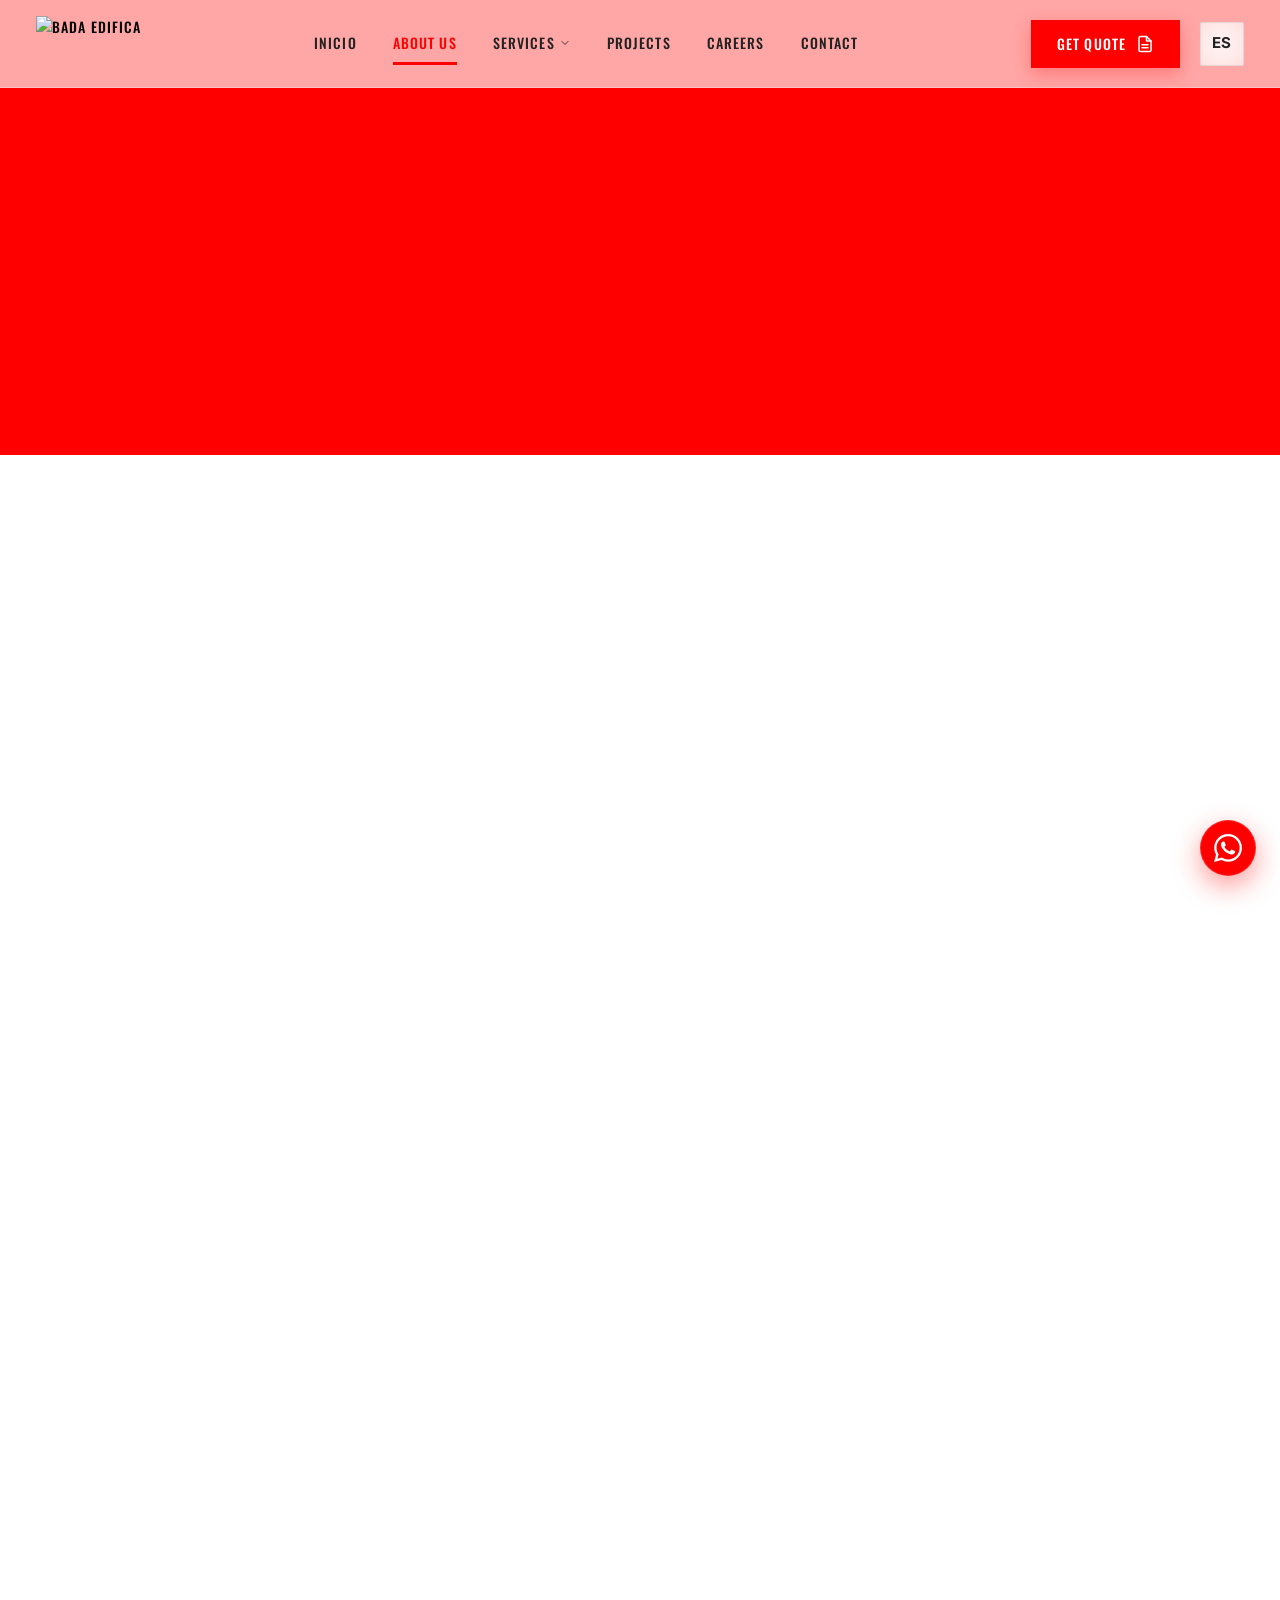
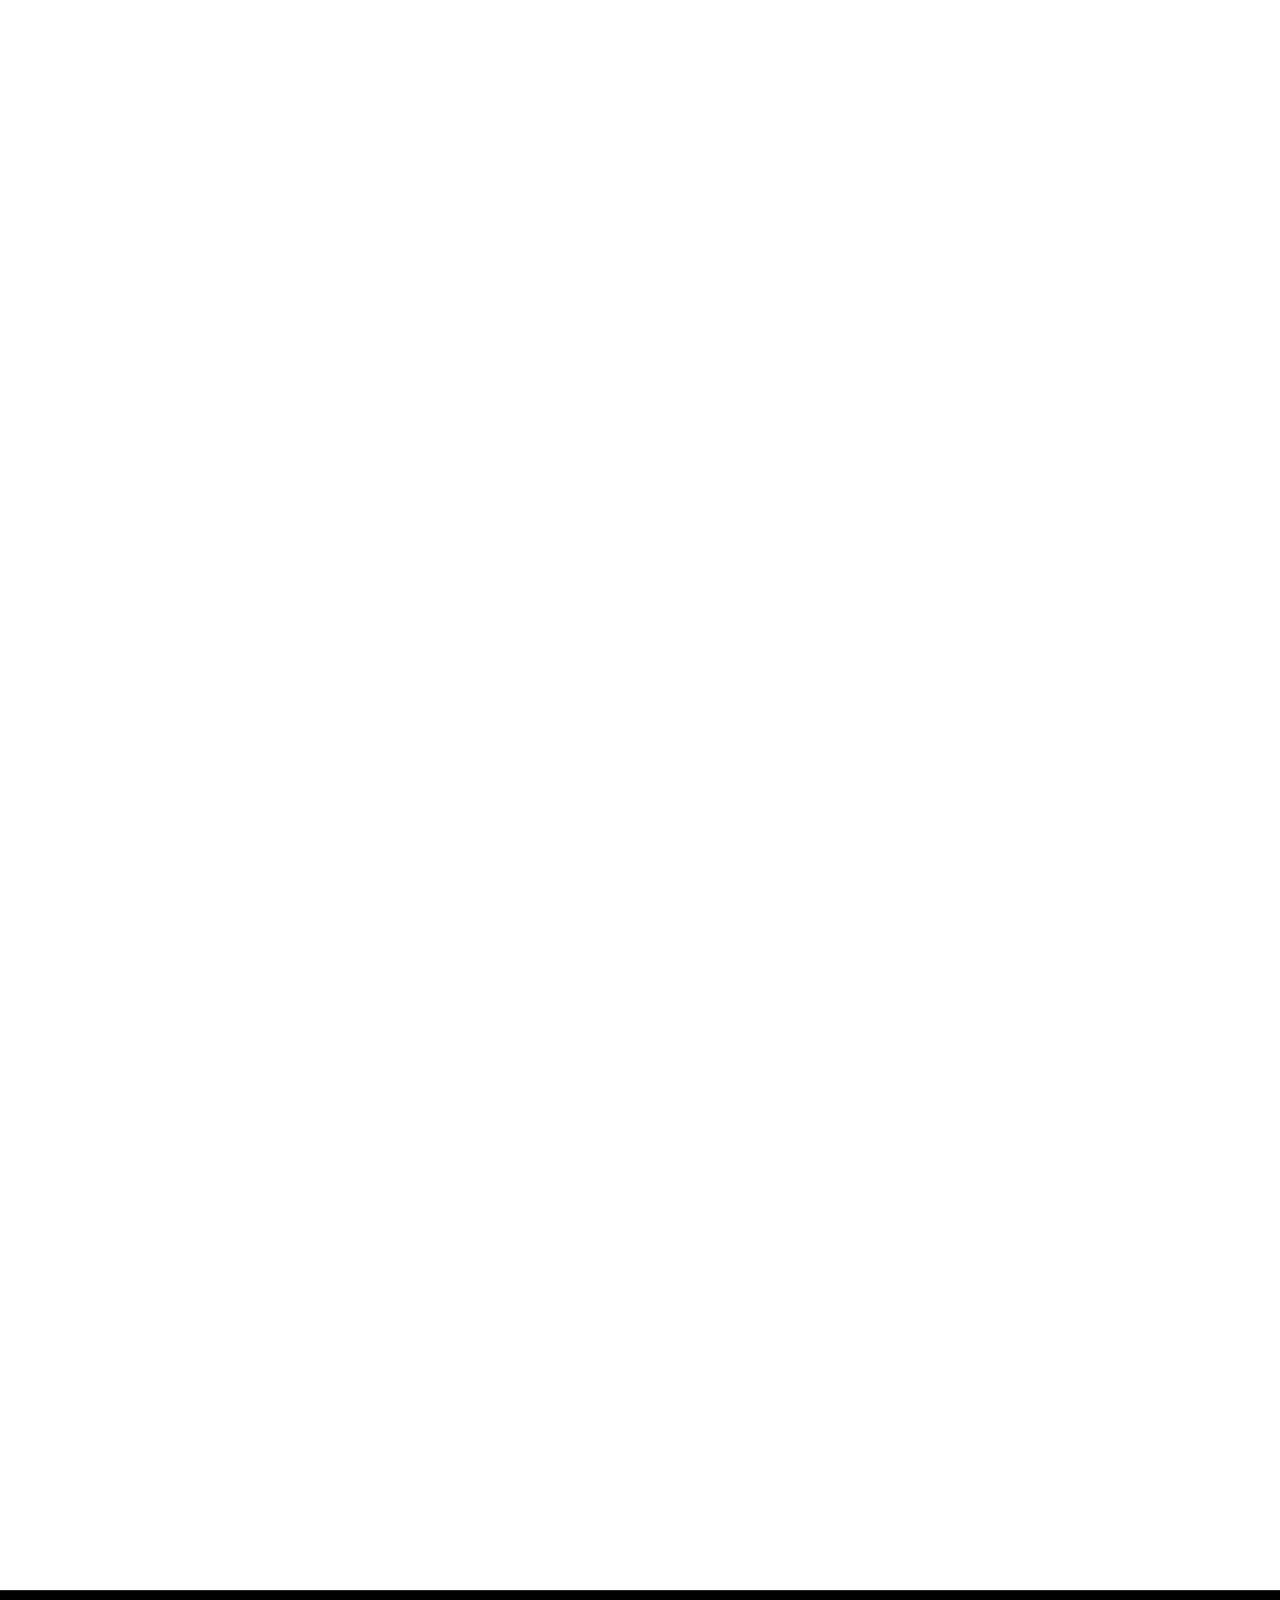
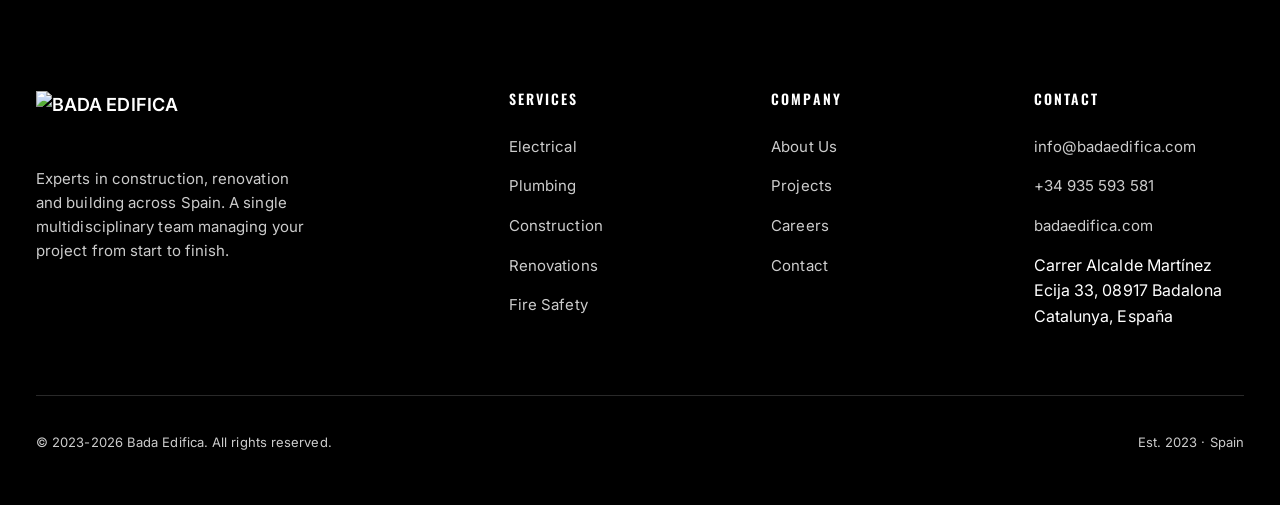
==== commit 8f69fadd: "Update location refs, copyright, tagline, mega menu styling and content, and career nav text" ====
--- a/about.html
+++ b/about.html
@@ -27,8 +27,8 @@
                 <li><a href="/">Inicio</a></li>
                 <li><a href="about" class="active" data-i18n="nav.about">Sobre Nosotros</a></li>
                 <li class="has-mega">
-                    <a href="services" class="mega-link">
-                        <span data-i18n="nav.services">Servicios</span>
+                    <a href="services" class="mega-link" data-i18n="nav.services">
+                        Servicios
                         <svg width="12" height="12" viewBox="0 0 24 24" fill="none" stroke="currentColor" stroke-width="2">
                             <polyline points="6 9 12 15 18 9"/>
                         </svg>
@@ -36,6 +36,24 @@
                     <div class="mega-menu">
                         <div class="mega-inner">
                             <div class="mega-section">
+                                <h4 data-i18n="mega.construction">Construcción</h4>
+                                <a href="services#construction">
+                                    <span class="mega-title" data-i18n="mega.construction">Nueva Construcción</span>
+                                    <span class="mega-desc" data-i18n="mega.constructionDesc">Obras nuevas, Reformas General</span>
+                                </a>
+                            </div>
+                            <div class="mega-section">
+                                <h4 data-i18n="mega.electrical">Electricidad</h4>
+                                <a href="services#electrical">
+                                    <span class="mega-title" data-i18n="mega.electrical">Instalaciones Eléctricas</span>
+                                    <span class="mega-desc" data-i18n="mega.electricalDesc">Sistemas según normativa</span>
+                                </a>
+                                <a href="services#electrical">
+                                    <span class="mega-title" data-i18n="mega.electricalUpgrade">Cuadros Eléctricos</span>
+                                    <span class="mega-desc" data-i18n="mega.electricalUpgradeDesc">Actualización de cuadros</span>
+                                </a>
+                            </div>
+                            <div class="mega-section">
                                 <h4 data-i18n="mega.plumbing">Fontanería</h4>
                                 <a href="services#plumbing">
                                     <span class="mega-title" data-i18n="mega.plumbing">Fontanería Instalaciones</span>
@@ -44,28 +62,6 @@
                                 <a href="services#plumbing">
                                     <span class="mega-title" data-i18n="mega.plumbingRepair">Reparación de Tuberías</span>
                                     <span class="mega-desc" data-i18n="mega.plumbingRepairDesc">Detección y reparación rápida</span>
-                                </a>
-                            </div>
-                            <div class="mega-section">
-                                <h4 data-i18n="mega.electrical">Electricidad</h4>
-                                <a href="services#electrical">
-                                    <span class="mega-title" data-i18n="mega.electrical">Instalaciones Eléctricas</span>
-                                    <span class="mega-desc" data-i18n="mega.electricalDesc">Sistemas según normativa</span>
-                                </a>
-                                <a href="services#electrical">
-                                    <span class="mega-title" data-i18n="mega.electricalUpgrade">Cuadros Eléctricos</span>
-                                    <span class="mega-desc" data-i18n="mega.electricalUpgradeDesc">Actualización de cuadros</span>
-                                </a>
-                            </div>
-                            <div class="mega-section">
-                                <h4 data-i18n="mega.construction">Construcción</h4>
-                                <a href="services#construction">
-                                    <span class="mega-title" data-i18n="mega.construction">Nueva Construcción</span>
-                                    <span class="mega-desc" data-i18n="mega.constructionDesc">Obras nuevas, acondicionamientos</span>
-                                </a>
-                                <a href="services#renovation">
-                                    <span class="mega-title" data-i18n="mega.renovation">Reformas</span>
-                                    <span class="mega-desc" data-i18n="mega.renovationDesc">Remodelaciones y reformas</span>
                                 </a>
                             </div>
                             <div class="mega-section">
@@ -241,7 +237,7 @@
                     <a href="/" class="footer-logo">
                         <img src="public/logo/logo-white.png" alt="BADA EDIFICA" class="footer-logo-img">
                     </a>
-                    <p class="footer-desc" data-i18n="footer.desc">Soluciones profesionales de construcción en Barcelona. Un equipo, todos los oficios.</p>
+                    <p class="footer-desc" data-i18n="footer.desc">Expertos en construcción, reformas y edificación en toda España. Un solo equipo multidisciplinar para gestionar tu proyecto de principio a fin.</p>
                 </div>
                 
                 <div class="footer-col">
@@ -271,13 +267,13 @@
                         <li><a href="mailto:info@badaedifica.com" data-i18n="footer.email">info@badaedifica.com</a></li>
                         <li><a href="tel:+34935593581" data-i18n="footer.phone">+34 935 593 581</a></li>
                         <li><a href="https://badaedifica.com" data-i18n="footer.website">badaedifica.com</a></li>
-                        <li data-i18n="footer.location">Carrer Alcalde Martínez Ecija 33<br>08917 Badalona<br>Barcelona, Catalonia<br>Spain</li>
+                        <li data-i18n="footer.location">Carrer Alcalde Martínez Ecija 33, 08917 Badalona<br>Catalunya, España</li>
                     </ul>
                 </div>
             </div>
             
             <div class="footer-bottom">
-                <span data-i18n="footer.copyright">© 2023-2025 Bada Edifica. Todos los derechos reservados.</span>
+                <span data-i18n="footer.copyright">© 2023-2026 Bada Edifica. Todos los derechos reservados.</span>
                 <span data-i18n="footer.est">Fundada en 2023 · España</span>
             </div>
         </div>
--- a/css/styles.css
+++ b/css/styles.css
@@ -715,6 +715,7 @@
 }
 
 .mega-section h4 {
+    font-family: var(--font-primary);
     font-size: var(--font-body-md);
     font-weight: 700;
     text-transform: uppercase;
@@ -739,6 +740,7 @@
 
 .mega-title {
     display: block;
+    font-family: var(--font-primary);
     font-size: var(--font-body-md);
     font-weight: 700;
     color: var(--color-ink);
@@ -751,6 +753,7 @@
 
 .mega-desc {
     display: block;
+    font-family: var(--font-primary);
     font-size: var(--font-body-sm);
     font-weight: 400;
     color: var(--color-ash);
@@ -765,6 +768,7 @@
 }
 
 .mega-cta h4 {
+    font-family: var(--font-primary);
     font-size: var(--font-body-md);
     font-weight: 700;
     color: var(--color-ink);
@@ -774,6 +778,7 @@
 }
 
 .mega-cta p {
+    font-family: var(--font-primary);
     font-size: var(--font-body-sm);
     color: var(--color-mute);
     margin-bottom: var(--space-md);
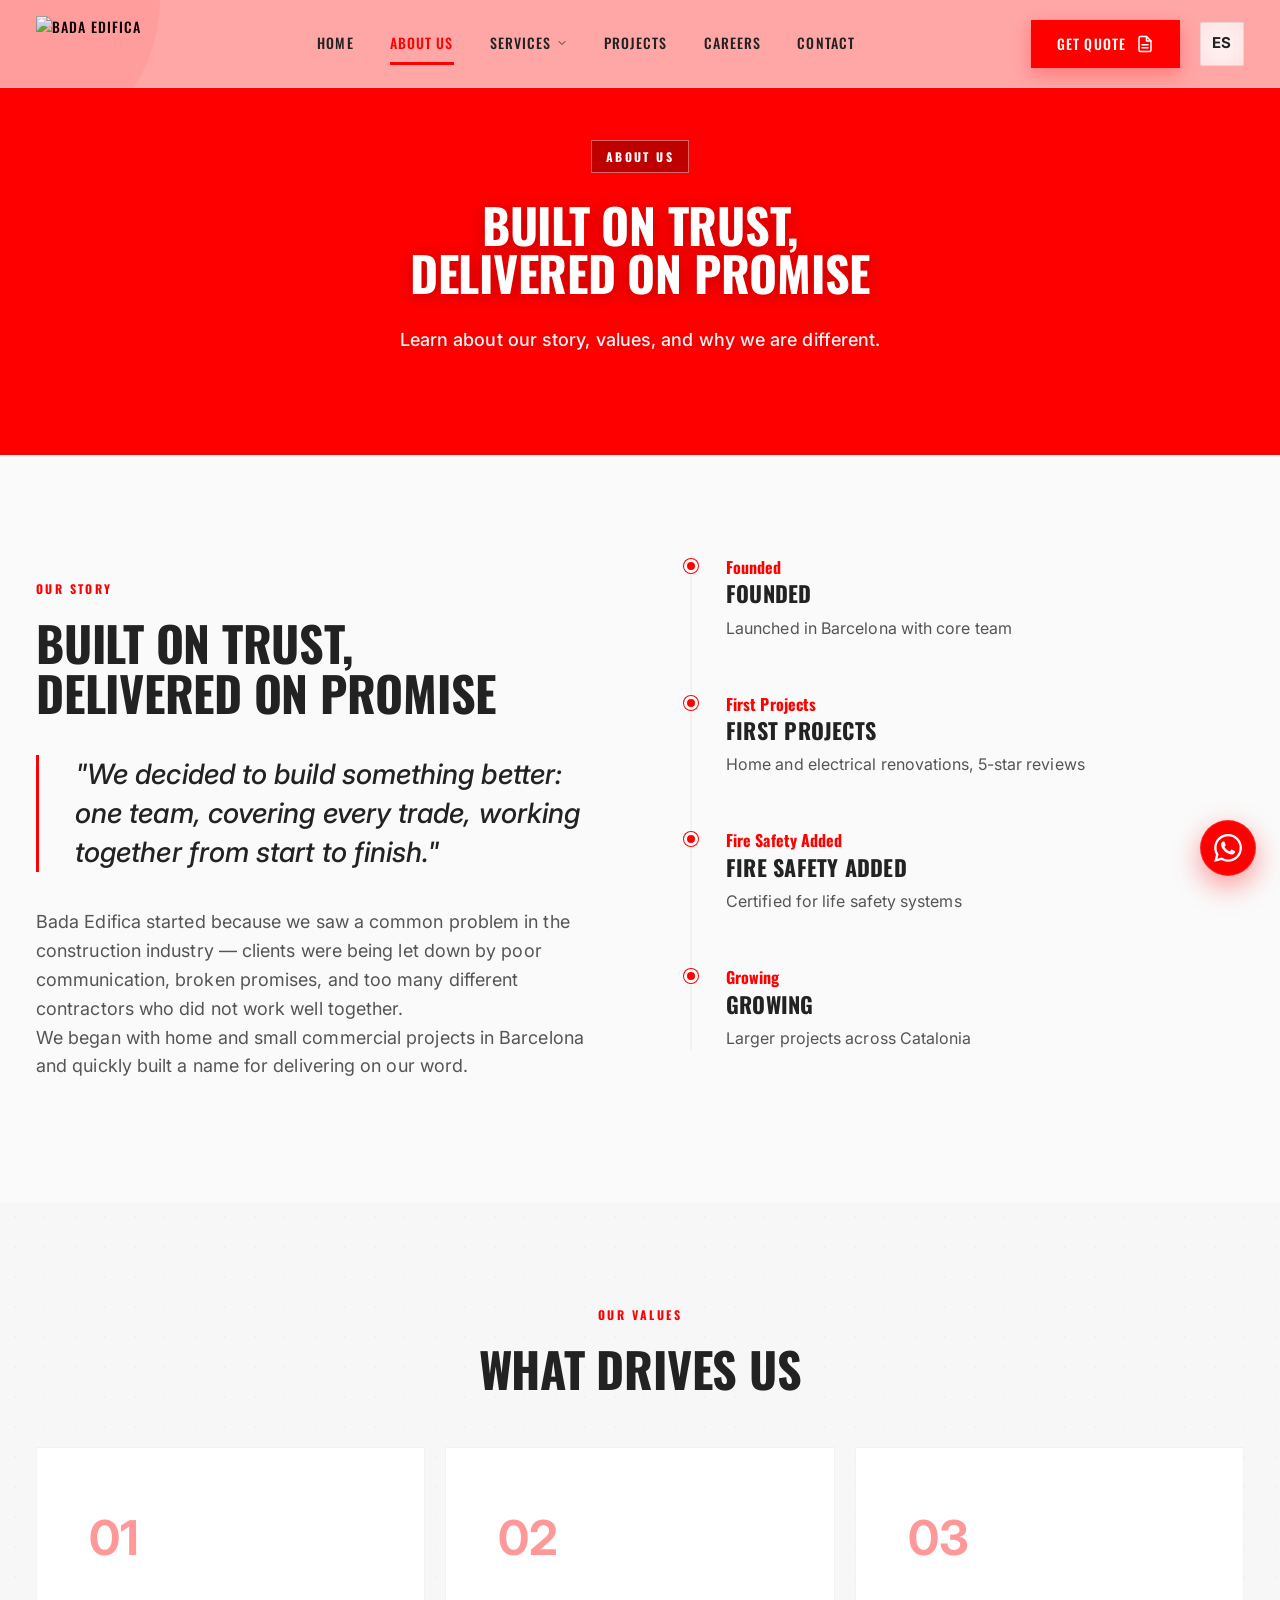
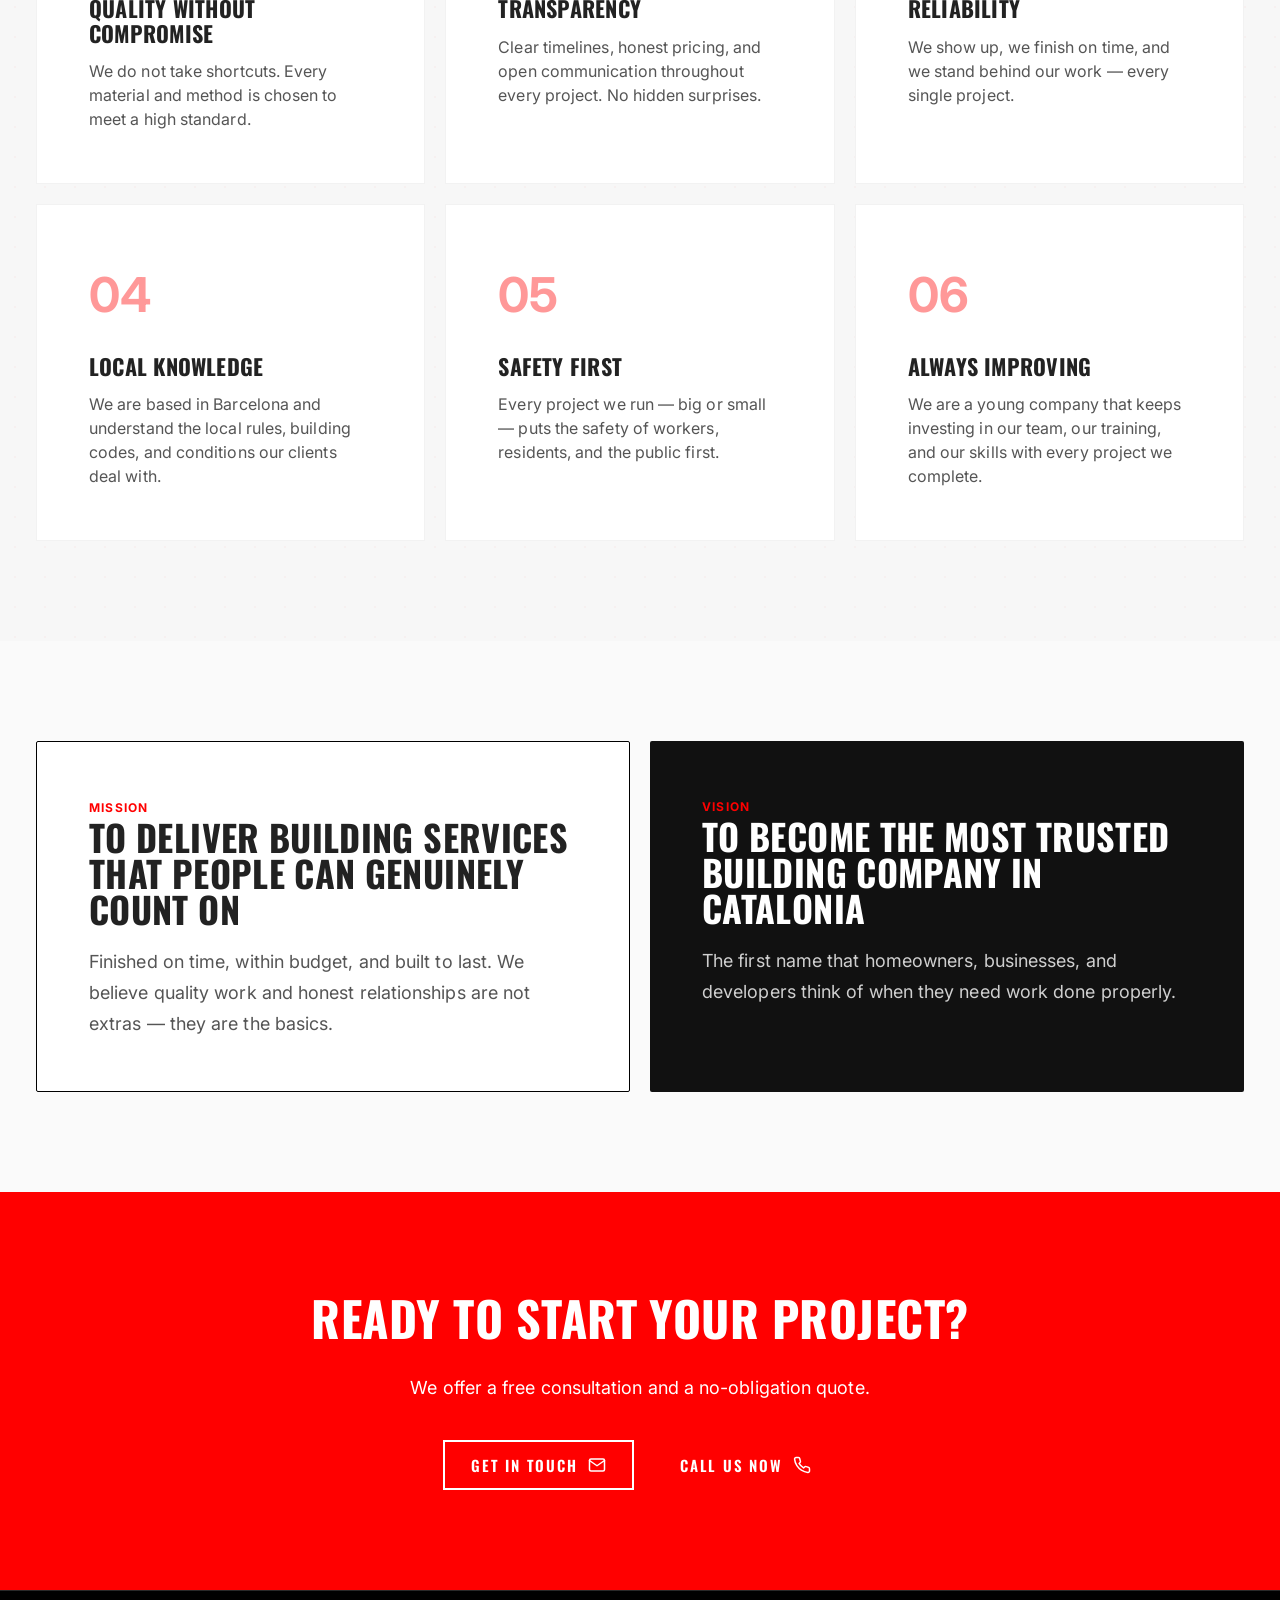
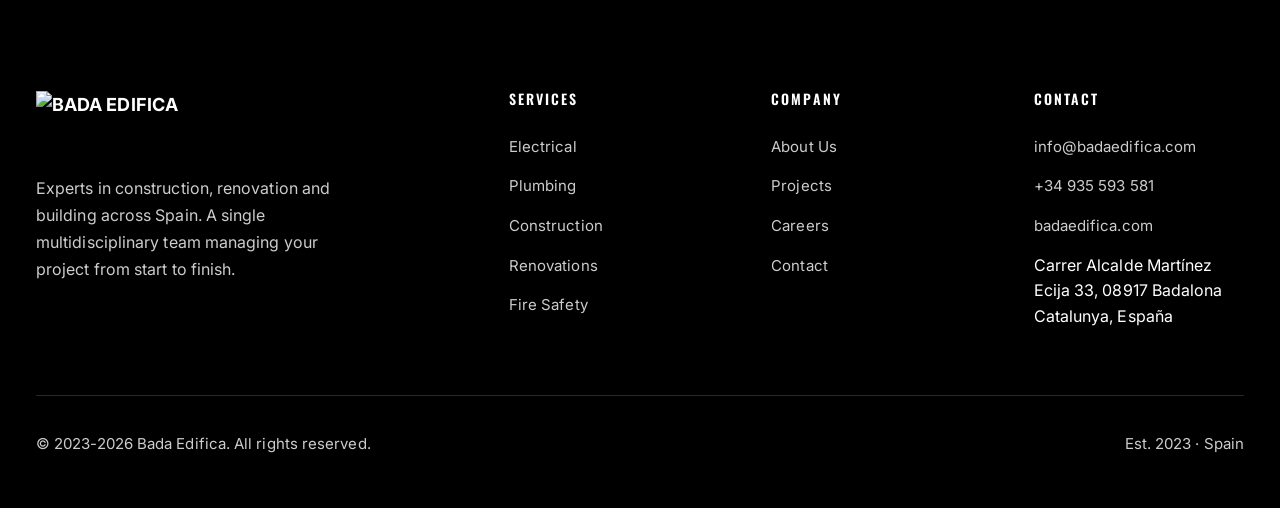
==== commit 7f8d4c77: "Comprehensive site overhaul: bug fixes, responsiveness, images, mega menu BUGS & SEO - Fix 40+ bugs:" ====
--- a/about.html
+++ b/about.html
@@ -5,6 +5,18 @@
     <meta name="viewport" content="width=device-width, initial-scale=1.0">
     <title>Bada Edifica | Sobre Nosotros</title>
     <meta name="description" content="Conoce Bada Edifica - nuestra historia, valores, misión y visión. Empresa de construcción en Barcelona desde 2023.">
+    <link rel="canonical" href="https://badaedifica.com/about">
+    <meta property="og:type" content="website">
+    <meta property="og:url" content="https://badaedifica.com/about">
+    <meta property="og:title" content="Bada Edifica | Sobre Nosotros">
+    <meta property="og:description" content="Conoce Bada Edifica - nuestra historia, valores, misión y visión. Empresa de construcción en Barcelona desde 2023.">
+    <meta property="og:image" content="https://badaedifica.com/public/images/hero-1.jpeg">
+    <meta property="og:locale" content="es_ES">
+    <meta property="og:site_name" content="Bada Edifica">
+    <meta name="twitter:card" content="summary_large_image">
+    <meta name="twitter:title" content="Bada Edifica | Sobre Nosotros">
+    <meta name="twitter:description" content="Conoce Bada Edifica - nuestra historia, valores, misión y visión. Empresa de construcción en Barcelona desde 2023.">
+    <meta name="twitter:image" content="https://badaedifica.com/public/images/hero-1.jpeg">
     <link rel="stylesheet" href="css/styles.css">
     <link rel="preconnect" href="https://fonts.googleapis.com">
     <link rel="preconnect" href="https://fonts.gstatic.com" crossorigin>
@@ -20,11 +32,11 @@
     <nav class="nav" id="nav">
         <div class="nav-container">
             <a href="/" class="nav-logo">
-                <img src="public/logo/logo-dark.png" alt="BADA EDIFICA" class="logo-img">
+                <img src="public/logo/logo-dark.png" alt="BADA EDIFICA" class="logo-img" loading="eager">
             </a>
             
             <ul class="nav-links" id="navLinks">
-                <li><a href="/">Inicio</a></li>
+                <li><a href="/" data-i18n="nav.home">Inicio</a></li>
                 <li><a href="about" class="active" data-i18n="nav.about">Sobre Nosotros</a></li>
                 <li class="has-mega">
                     <a href="services" class="mega-link" data-i18n="nav.services">
@@ -36,14 +48,24 @@
                     <div class="mega-menu">
                         <div class="mega-inner">
                             <div class="mega-section">
-                                <h4 data-i18n="mega.construction">Construcción</h4>
+                                <div class="mega-section-head">
+                                    <svg width="18" height="18" viewBox="0 0 24 24" fill="none" stroke="currentColor" stroke-width="1.75" stroke-linecap="round" stroke-linejoin="round"><rect x="3" y="8" width="18" height="12" rx="1"/><path d="M7 8V6a2 2 0 012-2h6a2 2 0 012 2v2"/></svg>
+                                    <h4 data-i18n="mega.construction">Construcción</h4>
+                                </div>
                                 <a href="services#construction">
-                                    <span class="mega-title" data-i18n="mega.construction">Nueva Construcción</span>
-                                    <span class="mega-desc" data-i18n="mega.constructionDesc">Obras nuevas, Reformas General</span>
+                                    <span class="mega-title" data-i18n="mega.constructionNew">Nueva Construcción</span>
+                                    <span class="mega-desc" data-i18n="mega.constructionDesc">Obras nuevas, trabajos estructurales</span>
+                                </a>
+                                <a href="services#renovation">
+                                    <span class="mega-title" data-i18n="mega.renovation">Reformas</span>
+                                    <span class="mega-desc" data-i18n="mega.renovationDesc">Remodelaciones y reformas</span>
                                 </a>
                             </div>
                             <div class="mega-section">
-                                <h4 data-i18n="mega.electrical">Electricidad</h4>
+                                <div class="mega-section-head">
+                                    <svg width="18" height="18" viewBox="0 0 24 24" fill="none" stroke="currentColor" stroke-width="1.75" stroke-linecap="round" stroke-linejoin="round"><path d="M13 2L3 14h9l-1 8 10-12h-9l1-8z"/></svg>
+                                    <h4 data-i18n="mega.electrical">Electricidad</h4>
+                                </div>
                                 <a href="services#electrical">
                                     <span class="mega-title" data-i18n="mega.electrical">Instalaciones Eléctricas</span>
                                     <span class="mega-desc" data-i18n="mega.electricalDesc">Sistemas según normativa</span>
@@ -54,7 +76,10 @@
                                 </a>
                             </div>
                             <div class="mega-section">
-                                <h4 data-i18n="mega.plumbing">Fontanería</h4>
+                                <div class="mega-section-head">
+                                    <svg width="18" height="18" viewBox="0 0 24 24" fill="none" stroke="currentColor" stroke-width="1.75" stroke-linecap="round" stroke-linejoin="round"><path d="M12 2v6m0 12v2M2 12h2m16 0h2M4.93 4.93l4.24 4.24m5.66 5.66l4.24 4.24M4.93 19.07l4.24-4.24m5.66-5.66l4.24-4.24"/></svg>
+                                    <h4 data-i18n="mega.plumbing">Fontanería</h4>
+                                </div>
                                 <a href="services#plumbing">
                                     <span class="mega-title" data-i18n="mega.plumbing">Fontanería Instalaciones</span>
                                     <span class="mega-desc" data-i18n="mega.plumbingDesc">Suministro y saneamiento</span>
@@ -65,7 +90,10 @@
                                 </a>
                             </div>
                             <div class="mega-section">
-                                <h4 data-i18n="mega.fire">Seguridad Contra Incendios</h4>
+                                <div class="mega-section-head">
+                                    <svg width="18" height="18" viewBox="0 0 24 24" fill="none" stroke="currentColor" stroke-width="1.75" stroke-linecap="round" stroke-linejoin="round"><path d="M12 22s8-4 8-10V5l-8-3-8 3v7c0 6 8 10 8 10z"/></svg>
+                                    <h4 data-i18n="mega.fire">Seguridad Contra Incendios</h4>
+                                </div>
                                 <a href="services#fire">
                                     <span class="mega-title" data-i18n="mega.fireDetection">Detección de Incendios</span>
                                     <span class="mega-desc" data-i18n="mega.fireDetectionDesc">Detectores de humo y calor</span>
@@ -74,11 +102,16 @@
                                     <span class="mega-title" data-i18n="mega.fireSuppression">Sistemas de Extinción</span>
                                     <span class="mega-desc" data-i18n="mega.fireSuppressionDesc">Rociadores y extinción</span>
                                 </a>
+                                <a href="services#cleanliness">
+                                    <span class="mega-title" data-i18n="mega.cleanliness">Limpieza Post-Obra</span>
+                                    <span class="mega-desc" data-i18n="mega.cleanlinessDesc">Eliminación de residuos</span>
+                                </a>
                             </div>
                             <div class="mega-cta">
                                 <h4 data-i18n="mega.needHelp">¿Necesita Ayuda?</h4>
                                 <p data-i18n="mega.needHelpDesc">Contáctenos para una consulta gratuita</p>
-<a href="contact" class="btn btn-primary" data-i18n="mega.getQuote"><svg width="16" height="16" viewBox="0 0 24 24" fill="none" stroke="currentColor" stroke-width="2.5" stroke-linecap="round" stroke-linejoin="round"><path d="M14 2H6a2 2 0 0 0-2 2v16a2 2 0 0 0 2 2h12a2 2 0 0 0 2-2V8z"/><polyline points="14 2 14 8 20 8"/><line x1="16" y1="13" x2="8" y2="13"/><line x1="16" y1="17" x2="8" y2="17"/></svg> Cotizar</a>
+                                <a href="contact" class="btn btn-primary" data-i18n="mega.getQuote"><svg width="16" height="16" viewBox="0 0 24 24" fill="none" stroke="currentColor" stroke-width="2.5" stroke-linecap="round" stroke-linejoin="round"><path d="M14 2H6a2 2 0 0 0-2 2v16a2 2 0 0 0 2 2h12a2 2 0 0 0 2-2V8z"/><polyline points="14 2 14 8 20 8"/><line x1="16" y1="13" x2="8" y2="13"/><line x1="16" y1="17" x2="8" y2="17"/></svg> Cotizar</a>
+                                <a href="services" class="mega-view-all" data-i18n="mega.viewAll">Ver Todos los Servicios →</a>
                             </div>
                         </div>
                     </div>
@@ -235,7 +268,7 @@
             <div class="footer-grid">
                 <div class="footer-brand">
                     <a href="/" class="footer-logo">
-                        <img src="public/logo/logo-white.png" alt="BADA EDIFICA" class="footer-logo-img">
+                        <img src="public/logo/logo-white.png" alt="BADA EDIFICA" class="footer-logo-img" loading="lazy">
                     </a>
                     <p class="footer-desc" data-i18n="footer.desc">Expertos en construcción, reformas y edificación en toda España. Un solo equipo multidisciplinar para gestionar tu proyecto de principio a fin.</p>
                 </div>
--- a/css/styles.css
+++ b/css/styles.css
@@ -681,18 +681,22 @@
 
 .mega-menu {
     position: fixed;
-    top: 72px;
+    top: 88px;
     left: 0;
     right: 0;
     background-color: var(--color-canvas);
     border-bottom: 4px solid var(--color-primary);
-    padding: var(--space-xl) 0;
+    padding: var(--space-xl) 0 var(--space-lg);
     opacity: 0;
     visibility: hidden;
     transform: translateY(-10px);
-    transition: all 0.3s ease;
+    transition: opacity 0.25s ease, transform 0.25s ease, visibility 0.25s ease;
     z-index: 99;
-    box-shadow: 0 10px 40px rgba(0, 0, 0, 0.1);
+    box-shadow: 0 12px 48px rgba(0, 0, 0, 0.1);
+}
+
+.nav.scrolled .mega-menu {
+    top: 72px;
 }
 
 .has-mega:hover .mega-menu {
@@ -708,56 +712,76 @@
     display: grid;
     grid-template-columns: repeat(5, 1fr);
     gap: var(--space-xl);
+    align-items: start;
 }
 
 .mega-section {
-    padding-right: var(--space-lg);
-}
-
-.mega-section h4 {
+    padding-right: var(--space-sm);
+}
+
+/* Section header: icon + category label */
+.mega-section-head {
+    display: flex;
+    align-items: center;
+    gap: var(--space-sm);
+    margin-bottom: var(--space-md);
+    padding-bottom: var(--space-sm);
+    border-bottom: 2px solid var(--color-hairline);
+}
+
+.mega-section-head svg {
+    width: 18px;
+    height: 18px;
+    color: var(--color-primary);
+    flex-shrink: 0;
+}
+
+.mega-section-head h4 {
     font-family: var(--font-primary);
     font-size: var(--font-body-md);
     font-weight: 700;
     text-transform: uppercase;
     letter-spacing: 0.1em;
     color: var(--color-primary);
-    margin-bottom: var(--space-md);
-    padding-bottom: var(--space-sm);
-    border-bottom: 2px solid var(--color-hairline);
+    margin: 0;
+    padding: 0;
+    border: none;
 }
 
 .mega-section a {
     display: block;
-    padding: var(--space-sm) 0;
-    border-bottom: 1px solid var(--color-hairline);
-    margin-bottom: var(--space-xs);
-}
-
-.mega-section a:last-child {
-    border-bottom: none;
-    margin-bottom: 0;
+    padding: var(--space-sm) var(--space-sm);
+    margin: 0 calc(-1 * var(--space-sm));
+    border-radius: var(--rounded-xs);
+    transition: background 0.18s ease, transform 0.18s ease;
+}
+
+.mega-section a:hover {
+    background-color: var(--color-surface-soft);
+    transform: translateX(4px);
+}
+
+.mega-section a:hover .mega-title {
+    color: var(--color-primary);
 }
 
 .mega-title {
     display: block;
     font-family: var(--font-primary);
     font-size: var(--font-body-md);
-    font-weight: 700;
+    font-weight: 600;
     color: var(--color-ink);
-    transition: color 0.2s ease;
-}
-
-.mega-title:hover {
-    color: var(--color-primary);
+    transition: color 0.18s ease;
 }
 
 .mega-desc {
     display: block;
     font-family: var(--font-primary);
-    font-size: var(--font-body-sm);
+    font-size: var(--font-caption);
     font-weight: 400;
     color: var(--color-ash);
     margin-top: 2px;
+    line-height: 1.4;
 }
 
 .mega-cta {
@@ -765,6 +789,7 @@
     padding: var(--space-lg);
     border-radius: var(--rounded-xs);
     text-align: center;
+    border: 1.5px solid var(--color-hairline);
 }
 
 .mega-cta h4 {
@@ -782,10 +807,27 @@
     font-size: var(--font-body-sm);
     color: var(--color-mute);
     margin-bottom: var(--space-md);
+    line-height: 1.5;
 }
 
 .mega-cta .btn {
     width: 100%;
+}
+
+.mega-view-all {
+    display: block;
+    margin-top: var(--space-md);
+    font-size: var(--font-caption);
+    font-weight: 700;
+    color: var(--color-mute);
+    text-transform: uppercase;
+    letter-spacing: 0.08em;
+    transition: color 0.2s ease;
+    text-decoration: none;
+}
+
+.mega-view-all:hover {
+    color: var(--color-primary);
 }
 
 .menu-toggle {
@@ -914,22 +956,41 @@
         display: block;
         padding: 0;
     }
-    
+
     .mega-section {
-        padding: var(--space-md);
+        padding: var(--space-md) var(--space-lg);
         border-bottom: 1px solid var(--color-hairline);
     }
-    
-    .mega-section h4 {
+
+    .mega-section-head {
         margin-bottom: var(--space-sm);
-    }
-    
+        padding-bottom: 0;
+        border-bottom: none;
+    }
+
+    .mega-section-head svg {
+        width: 16px;
+        height: 16px;
+    }
+
+    .mega-section-head h4 {
+        font-size: var(--font-body-sm);
+    }
+
     .mega-section a {
         display: block;
         padding: var(--space-xs) 0;
-    }
-    
-    .mega-cta {
+        margin: 0;
+        border-radius: 0;
+        transform: none !important;
+    }
+
+    .mega-section a:hover {
+        background: transparent;
+    }
+
+    .mega-cta,
+    .mega-view-all {
         display: none;
     }
 }
@@ -940,6 +1001,7 @@
 .hero-slider {
     position: relative;
     min-height: 100vh;
+    min-height: 100svh;
     overflow: hidden;
 }
 
@@ -947,6 +1009,7 @@
     position: relative;
     width: 100%;
     height: 100vh;
+    height: 100svh;
 }
 
 .slide {
@@ -1320,7 +1383,9 @@
     left: 0;
     width: 70%;
     height: 70%;
-    background: var(--color-primary);
+    background-image: url('../public/images/hero-5.jpeg');
+    background-size: cover;
+    background-position: center;
 }
 
 .about-img-2 {
@@ -1328,8 +1393,10 @@
     right: 0;
     width: 60%;
     height: 60%;
-    background-color: var(--color-surface-soft);
-    border: 1px solid var(--color-hairline);
+    background-image: url('../public/images/hero-6.jpeg');
+    background-size: cover;
+    background-position: center;
+    border: 3px solid var(--color-canvas);
 }
 
 .about-badge {
@@ -1529,14 +1596,6 @@
     box-shadow: 0 20px 56px rgba(0, 0, 0, 0.14);
 }
 
-.service-card:hover .service-icon {
-    background-color: var(--color-primary);
-}
-
-.service-card:hover .service-icon svg {
-    color: var(--color-on-primary);
-}
-
 .service-icon {
     width: 72px;
     height: 72px;
@@ -1564,12 +1623,6 @@
 .service-card:hover .service-icon svg {
     color: var(--color-on-primary);
     transform: scale(1.15);
-}
-
-.service-icon svg {
-    width: 32px;
-    height: 32px;
-    color: var(--color-primary);
 }
 
 .service-title {
@@ -2156,81 +2209,12 @@
     color: var(--color-on-dark-mute);
 }
 
-.footer-grid {
-    display: grid;
-    grid-template-columns: 2fr 1fr 1fr 1fr;
-    gap: var(--space-xxl);
-    margin-bottom: var(--space-xxl);
-}
-
-.footer-brand {
-    max-width: 280px;
-}
-
-.footer-logo {
-    display: flex;
-    align-items: center;
-    gap: var(--space-sm);
-    font-size: var(--font-heading-sm);
-    font-weight: 600;
-    margin-bottom: var(--space-lg);
-}
-
-.footer-logo-img {
-    height: 48px;
-    width: auto;
-}
-
-.footer-logo svg {
-    width: 24px;
-    height: 24px;
-    color: var(--color-primary);
-}
-
-.footer-desc {
-    color: var(--color-on-dark-mute);
-    font-size: var(--font-body-sm);
-    line-height: 1.6;
-}
-
-.footer-title {
-    font-size: var(--font-button-md);
-    font-weight: 700;
-    margin-bottom: var(--space-lg);
-    text-transform: uppercase;
-    letter-spacing: 0.08em;
-}
-
-.footer-links li {
-    margin-bottom: var(--space-sm);
-}
-
-.footer-links a {
-    color: var(--color-on-dark-mute);
-    font-size: var(--font-body-sm);
-    transition: color 0.2s ease;
-}
-
-.footer-links a:hover {
-    color: var(--color-on-dark);
-}
-
-.footer-bottom {
-    padding-top: var(--space-xl);
-    border-top: 1px solid var(--color-divider-dark);
-    display: flex;
-    justify-content: space-between;
-    align-items: center;
-    font-size: var(--font-caption);
-    color: var(--color-on-dark-mute);
-}
-
 /* ============================================
    PAGE HEADER
 ============================================ */
 .page-header {
-    background-color: #ff0000;
-    color: #ffffff;
+    background-color: var(--color-primary);
+    color: var(--color-on-primary);
     padding: 140px 0 var(--space-section);
     text-align: center;
     position: relative;
@@ -2247,8 +2231,8 @@
     font-family: var(--font-display);
     font-size: var(--font-overline);
     text-transform: uppercase;
-    letter-spacing: 0.28em;
-    color: #ffffff;
+    letter-spacing: 0.2em;
+    color: var(--color-on-primary);
     background: rgba(0, 0, 0, 0.25);
     padding: 6px 14px;
     margin-bottom: var(--space-lg);
@@ -2262,7 +2246,7 @@
     font-weight: 700;
     line-height: 1;
     margin-bottom: var(--space-lg);
-    color: #ffffff;
+    color: var(--color-on-primary);
     text-shadow: 0 2px 18px rgba(0, 0, 0, 0.25);
     letter-spacing: -0.005em;
 }
@@ -2816,13 +2800,7 @@
     background-color: var(--color-hairline);
 }
 
-/* ===== SERVICE CARDS ===== */
-.services-grid {
-    display: grid;
-    grid-template-columns: repeat(2, 1fr);
-    gap: var(--space-md);
-}
-
+/* ===== SERVICE CARDS (services page — large detail cards) ===== */
 .service-card-large {
     padding: var(--space-xxl);
     background-color: var(--color-canvas);
@@ -2908,6 +2886,11 @@
     border: 1px solid var(--color-hairline);
 }
 
+/* Services page: 2-col detail grid on desktop */
+.services-grid--detail {
+    grid-template-columns: repeat(2, 1fr);
+}
+
 /* ===== PROJECT CARDS ===== */
 .projects-grid {
     display: grid;
@@ -2970,29 +2953,6 @@
     color: var(--color-mute);
     font-size: var(--font-body-md);
     line-height: 1.5;
-}
-
-.project-card:hover {
-    border-color: var(--color-primary);
-    transform: translateY(-6px);
-    box-shadow: 0 12px 40px rgba(0, 0, 0, 0.1);
-}
-
-.project-card:hover .project-image img {
-    transform: scale(1.05);
-}
-
-.project-image {
-    aspect-ratio: 4/3;
-    background-color: var(--color-surface-soft);
-    overflow: hidden;
-}
-
-.project-image img {
-    width: 100%;
-    height: 100%;
-    object-fit: cover;
-    transition: transform 0.5s ease;
 }
 
 .project-placeholder {
@@ -3002,31 +2962,6 @@
     align-items: center;
     justify-content: center;
     color: var(--color-ash);
-}
-
-.project-info {
-    padding: var(--space-lg);
-}
-
-.project-category {
-    display: inline-block;
-    font-size: var(--font-caption);
-    font-weight: 700;
-    text-transform: uppercase;
-    letter-spacing: 0.08em;
-    color: var(--color-primary);
-    margin-bottom: var(--space-xs);
-}
-
-.project-title {
-    font-size: var(--font-heading-md);
-    font-weight: 700;
-    margin-bottom: var(--space-xs);
-}
-
-.project-desc {
-    color: var(--color-mute);
-    font-size: var(--font-body-sm);
 }
 
 /* ===== CONTACT PAGE ===== */
@@ -3285,48 +3220,84 @@
         grid-template-columns: 1fr;
         gap: var(--space-xl);
     }
-    
+
     .about-image-stack {
         height: 300px;
     }
-    
+
+    /* Home services: 3→2 col on tablet */
     .services-grid {
+        grid-template-columns: repeat(2, 1fr);
+    }
+
+    /* Services page large cards: 2→1 col on tablet */
+    .services-grid--detail {
         grid-template-columns: 1fr;
     }
-    
+
     .service-card-large {
         grid-template-columns: 1fr;
-    }
-    
+        gap: var(--space-lg);
+    }
+
     .service-card-icon {
-        width: 60px;
-        height: 60px;
-    }
-    
+        width: 64px;
+        height: 64px;
+    }
+
     .service-card-icon svg {
         width: 32px;
         height: 32px;
     }
-    
+
     .values-grid {
         grid-template-columns: repeat(2, 1fr);
     }
-    
+
+    .why-grid {
+        grid-template-columns: repeat(2, 1fr);
+    }
+
+    .mission-vision-grid {
+        grid-template-columns: 1fr;
+    }
+
     .projects-grid {
         grid-template-columns: repeat(2, 1fr);
     }
-    
+
     .stats-grid,
     .stats-bar .stats-grid {
         grid-template-columns: repeat(2, 1fr);
     }
-    
+
     .contact-grid {
         grid-template-columns: 1fr;
     }
-    
+
     .contact-form-wrapper {
         margin-top: var(--space-xl);
+    }
+
+    /* Footer: 4-col → 2-col on tablet */
+    .footer-grid {
+        grid-template-columns: 1fr 1fr;
+        gap: var(--space-xl);
+    }
+
+    .footer-brand {
+        grid-column: 1 / -1;
+        max-width: 100%;
+    }
+
+    /* Page header: reduce top padding on tablet */
+    .page-header {
+        padding: 110px 0 var(--space-xxl);
+    }
+
+    /* Hero content: lower top padding on tablet */
+    .slide-content {
+        padding-top: 100px;
     }
 }
 
@@ -3335,8 +3306,59 @@
         grid-template-columns: 1fr;
     }
 
-    .stats-grid {
+    .stats-grid,
+    .stats-bar .stats-grid {
+        grid-template-columns: repeat(2, 1fr);
+    }
+
+    /* All remaining multi-col grids → 1 col on mobile */
+    .services-grid,
+    .services-grid--detail {
         grid-template-columns: 1fr;
+    }
+
+    .values-grid {
+        grid-template-columns: 1fr;
+    }
+
+    .mission-vision-grid {
+        grid-template-columns: 1fr;
+    }
+
+    .why-grid {
+        grid-template-columns: repeat(2, 1fr);
+        gap: var(--space-md);
+    }
+
+    .footer-grid {
+        grid-template-columns: 1fr;
+        gap: var(--space-xl);
+    }
+
+    .footer-brand {
+        grid-column: auto;
+        max-width: 100%;
+    }
+
+    .footer-bottom {
+        flex-direction: column;
+        gap: var(--space-sm);
+        text-align: center;
+    }
+
+    .career-details-grid {
+        grid-template-columns: 1fr;
+    }
+
+    /* CTA buttons: stack vertically on mobile */
+    .cta-buttons {
+        flex-direction: column;
+        align-items: center;
+    }
+
+    .cta-buttons .btn {
+        width: 100%;
+        max-width: 340px;
     }
 }
 
@@ -3460,6 +3482,23 @@
         --font-body-lg: 16px;
     }
 
+    /* Tighten horizontal padding on mobile */
+    .container,
+    .nav-container {
+        padding-left: var(--space-md);
+        padding-right: var(--space-md);
+    }
+
+    /* Page header: mobile padding */
+    .page-header {
+        padding: 90px 0 var(--space-xl);
+    }
+
+    /* Hero slide content: reduce padding for mobile */
+    .slide-content {
+        padding: 80px var(--space-md) 90px;
+    }
+
     .btn {
         width: 100%;
         justify-content: center;
@@ -3468,6 +3507,8 @@
     }
     .hero-cta .btn,
     .slide-cta .btn,
+    .slide-buttons .btn,
+    .nav-cta.btn,
     .btn.btn-inline {
         width: auto;
     }
@@ -3498,10 +3539,15 @@
         font-size: 16px;
     }
 
-    /* Section padding tightening */
-    section {
-        padding-left: 16px;
-        padding-right: 16px;
+    /* Hero: hide scroll indicator on mobile (too small) */
+    .hero-scroll {
+        display: none;
+    }
+
+    /* Slider controls: move up from bottom */
+    .slider-controls {
+        bottom: 64px;
+        gap: var(--space-md);
     }
 
     /* Hero text wrap fix */
@@ -3513,10 +3559,45 @@
     :root {
         --font-display-xl: 32px;
         --font-display-lg: 26px;
-    }
-    .container {
+        --font-display-md: 24px;
+    }
+
+    .container,
+    .nav-container {
         padding-left: 16px;
         padding-right: 16px;
+    }
+
+    /* why-grid: 2→1 col on small screens */
+    .why-grid {
+        grid-template-columns: 1fr;
+    }
+
+    /* Stats: keep 2-col but tighten */
+    .stats-bar .stats-grid {
+        gap: var(--space-xs);
+    }
+
+    /* About image shorter */
+    .about-image-stack {
+        height: 220px;
+    }
+
+    /* Hero content: even tighter on very small screens */
+    .slide-content {
+        padding: 76px 16px 80px;
+    }
+
+    /* Slider controls: move up a bit */
+    .slider-controls {
+        bottom: 48px;
+        gap: var(--space-sm);
+    }
+
+    /* Slider arrows: smaller on tiny screens */
+    .slider-arrow {
+        width: 40px;
+        height: 40px;
     }
 }
 
